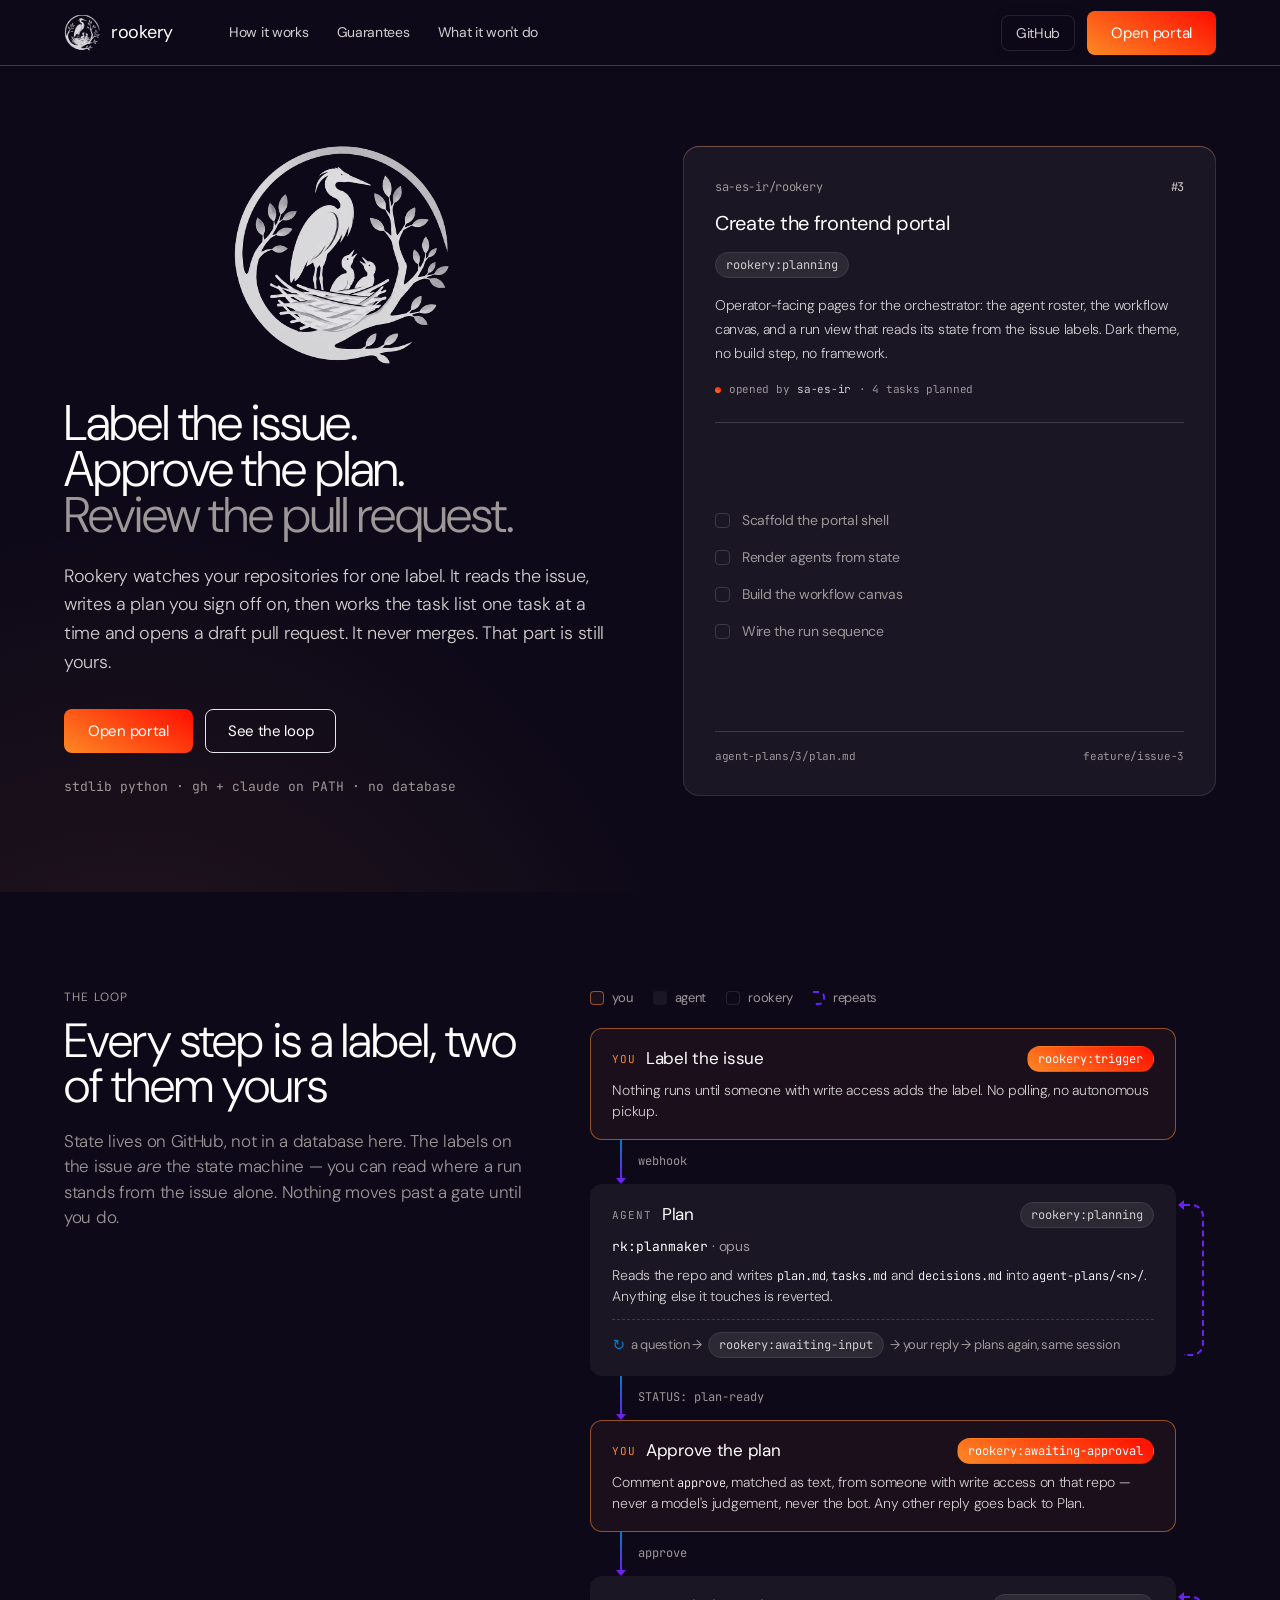
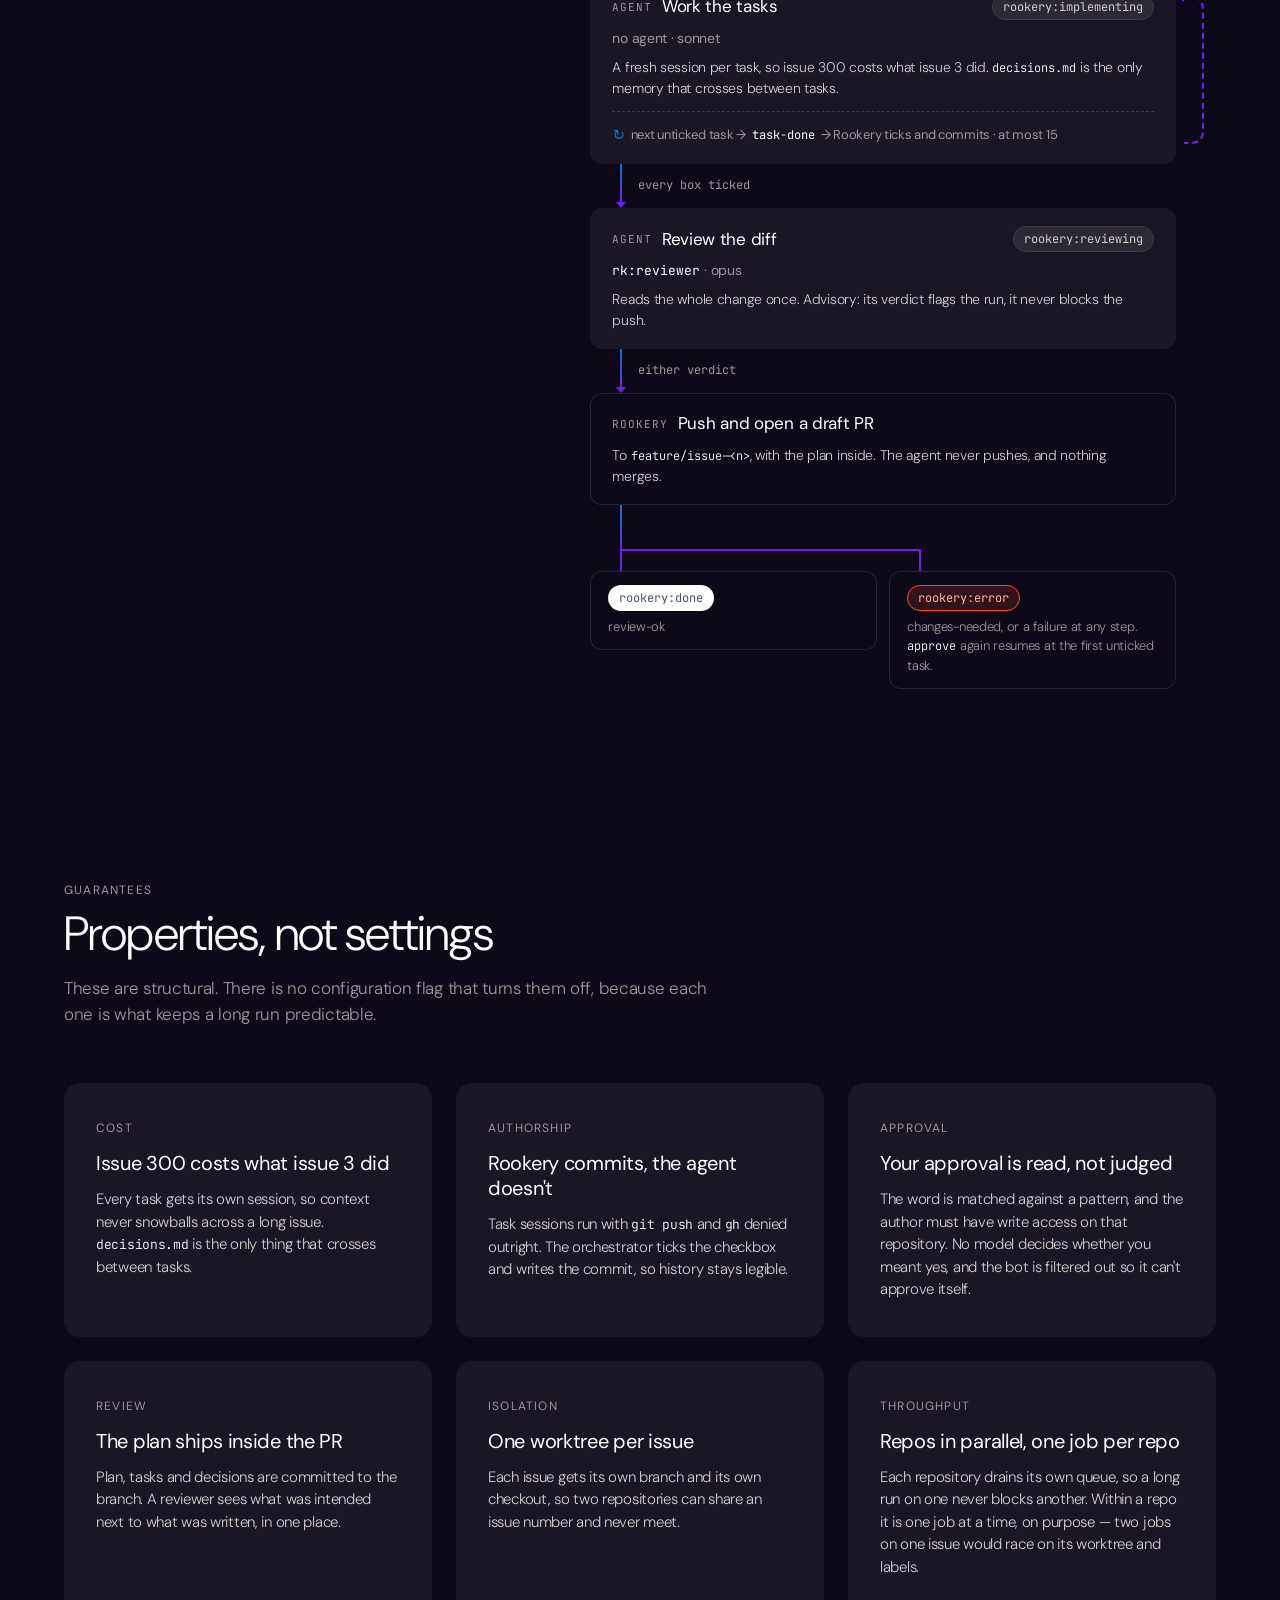
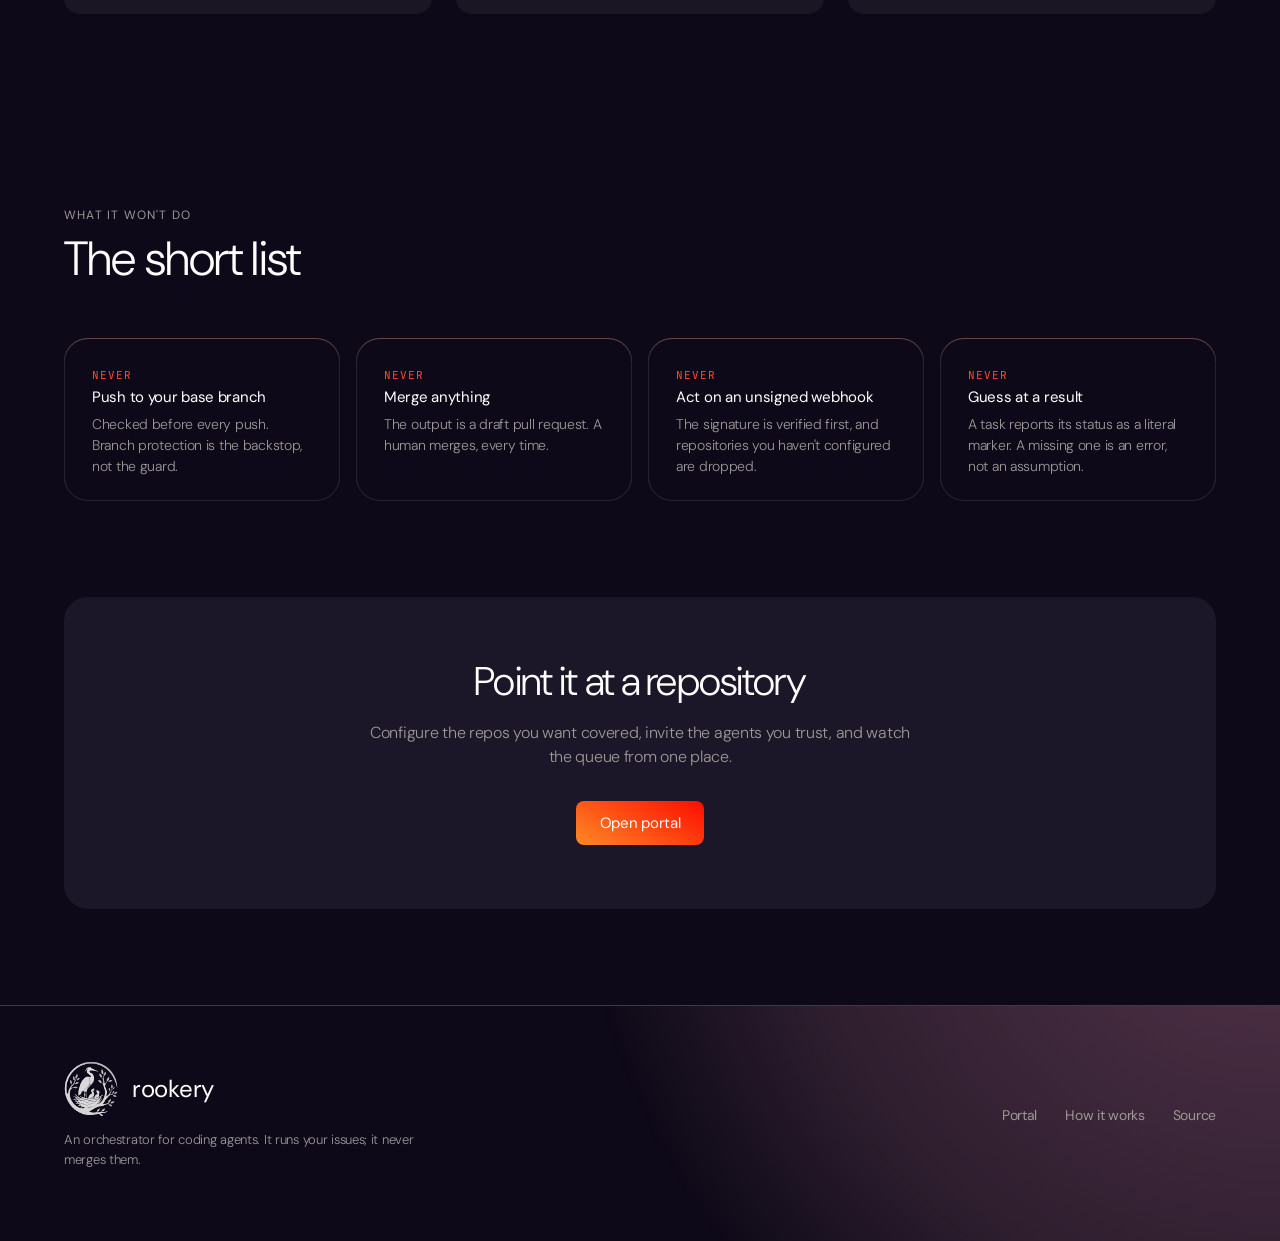
==== ui/index.html @ df761426 "add inital work flow" ====
<!doctype html>
<html lang="en">
<meta charset="utf-8">
<meta name="viewport" content="width=device-width,initial-scale=1">
<title>Rookery — agents that work your issue queue</title>
<meta name="description" content="Label a GitHub issue. Rookery plans it, waits for your approval, works through the tasks one at a time, and opens a draft pull request.">
<link rel="preconnect" href="https://fonts.googleapis.com">
<link rel="preconnect" href="https://fonts.gstatic.com" crossorigin>
<link href="https://fonts.googleapis.com/css2?family=Cormorant+Garamond:wght@300;400&family=DM+Sans:wght@300;400;500&family=JetBrains+Mono:wght@400;500&display=swap" rel="stylesheet">
<link rel="icon" href="rookery.png">
<link rel="stylesheet" href="styles.css">
<style>
/* nav */
.nav{height:66px;border-bottom:1px solid var(--smoke);position:sticky;top:0;background:var(--void);z-index:30}
.nav .wrap{height:100%;display:flex;align-items:center;gap:32px}
.nav nav{display:none;gap:28px;margin-left:24px}
.nav nav a{font-size:14px;color:var(--ash)}
.nav nav a:hover{color:#fff}
.nav .right{margin-left:auto;display:flex;align-items:center;gap:12px}
@media(min-width:900px){.nav nav{display:flex}}
@media(max-width:560px){.nav .frost{display:none}}

/* hero */
.hero{padding:80px 0 96px;position:relative;overflow:hidden}
.hero::before{content:"";position:absolute;inset:0;pointer-events:none;
  background:radial-gradient(126% 234% at 10% 142%,rgba(217,126,75,.133) 0%,rgba(255,255,255,0) 37%)}
.hero .wrap{position:relative;display:grid;gap:56px}
/* Two rows so the card shares the headline's top edge: the crest owns row 1 of the
   left column, headline and card sit together in row 2. */
@media(min-width:980px){
  .hero .wrap{grid-template-columns:1.02fr .98fr;column-gap:64px;row-gap:0;align-items:start}
  .hero .crest{grid-area:1/1;margin-bottom:36px}   /* row-gap is 0 here, so the crest owns its own */
  .hero .copy{grid-area:2/1}
  /* the card spans both rows: top edge on the crest, bottom edge on the copy block */
  .hero .issue{grid-area:1/2/3/2;align-self:stretch}
}
/* the emblem opens the page, centred over the headline column. No wordmark under
   it — the nav carries the name, and the H1 is the thing to read here. */
.crest{display:flex;justify-content:center}
.crest .mark{width:clamp(140px,17vw,220px);height:clamp(140px,17vw,220px)}
.hero h1{font-size:clamp(36px,4.4vw,50px);line-height:.92;letter-spacing:-1.08px;font-weight:300}
.hero h1 em{font-style:normal;color:var(--fog)}
.hero .lede{margin-top:24px;font-size:18px;line-height:1.6;font-weight:300;color:var(--ash);max-width:46ch}
.hero .actions{margin-top:32px;display:flex;flex-wrap:wrap;gap:12px}
.hero .fine{margin-top:24px;font-size:13px;color:var(--fog);font-family:var(--mono);letter-spacing:0}

/* signature: the live issue card */
.issue{background:var(--surface);border-radius:16px;padding:32px;box-shadow:var(--inset);
  display:flex;flex-direction:column}
.issue .top{display:flex;align-items:center;gap:8px;color:var(--fog);font-family:var(--mono);font-size:12px}
.issue .top .num{margin-left:auto;color:var(--ash)}
.issue h2{font-size:20px;line-height:1.3;margin:14px 0 16px;font-weight:400}
.issue .labels{display:flex;gap:8px;flex-wrap:wrap;min-height:26px}
.issue .body{margin:16px 0 0;font-size:14px;line-height:1.7;font-weight:300;color:var(--ash)}
.issue .by{margin-top:16px;font-family:var(--mono);font-size:11px;color:var(--fog);
  display:flex;align-items:center;gap:8px}
.issue .by b{font-weight:400;color:var(--ash)}
.issue .by .dot{width:6px;height:6px;border-radius:9999px;background:var(--ember)}
.tasks{margin:24px 0 0;flex:1;align-content:center;border-top:1px solid var(--smoke);padding-top:18px;display:grid;gap:11px}
.tasks li{display:flex;gap:12px;align-items:flex-start;font-size:14px;color:var(--fog);
  transition:color .3s}
.tasks{gap:16px}
.tasks li.on{color:var(--ash)}
.tasks li.done{color:var(--fog)}
.tasks li.done .txt{text-decoration:line-through;text-decoration-color:var(--smoke)}
.box{width:15px;height:15px;flex:none;margin-top:3px;border:1px solid var(--smoke);border-radius:4px;
  display:grid;place-content:center;font-size:10px;color:transparent;transition:.3s}
.done .box{background:var(--ember);border-color:transparent;color:#fff}
.on .box{border-color:rgb(253,137,37);box-shadow:0 0 10px rgba(255,142,93,.45)}
.issue .foot{margin-top:20px;padding-top:16px;border-top:1px solid var(--smoke);
  font-family:var(--mono);font-size:11px;color:var(--fog);display:flex;justify-content:space-between;gap:12px;flex-wrap:wrap}

/* sections */
.sec{padding:96px 0}
.sec-head{max-width:60ch;margin-bottom:56px}
.sec-head h2{font-size:clamp(32px,5vw,48px);line-height:.94;letter-spacing:-.86px;margin-top:12px}
.sec-head p{margin-top:20px;color:var(--fog);font-size:17px;font-weight:300}

/* how it works — the run as a flow diagram (.flow in styles.css, shared with the portal) */
@media(min-width:980px){
  .rail-grid{display:grid;grid-template-columns:.85fr 1.15fr;gap:64px;align-items:start}
  .rail-grid .sec-head{margin-bottom:0;position:sticky;top:110px}
}

/* invariants */
.cards{display:grid;gap:24px;grid-template-columns:repeat(auto-fit,minmax(310px,1fr))}
.card{background:var(--surface);border-radius:16px;padding:36px 32px}
.card h3{font-size:20px;font-weight:400;line-height:1.25;margin:14px 0 12px}
.card p{color:var(--ash);font-weight:300;font-size:15px}
.card code{font-family:var(--mono);font-size:13px;color:#fff}

/* refusals */
.refuse{display:grid;gap:16px}
@media(min-width:620px){.refuse{grid-template-columns:1fr 1fr}}
@media(min-width:1080px){.refuse{grid-template-columns:repeat(4,1fr)}}
.refuse div{box-shadow:var(--inset);border-radius:24px;padding:24px 28px}
.refuse b{display:block;color:#fff;font-weight:400;font-size:15px;margin-bottom:6px}
.refuse p{font-size:14px;color:var(--fog);font-weight:300}
.refuse .no{font-family:var(--mono);font-size:11px;color:var(--scorch);letter-spacing:.08em;text-transform:uppercase}

/* closing */
.close{background:var(--panel);border-radius:24px;padding:64px 48px;text-align:center;margin-bottom:96px}
.close h2{font-size:clamp(28px,4vw,40px);line-height:1;letter-spacing:-.86px}
.close p{margin:20px auto 32px;color:var(--fog);max-width:50ch;font-weight:300}

footer{border-top:1px solid var(--smoke);padding:56px 0 72px;position:relative}
footer::before{content:"";position:absolute;inset:0;pointer-events:none;
  background:radial-gradient(circle farthest-side at 100% -80%,rgba(175,106,140,.46),rgba(98,65,83,.38) 39%,rgba(0,0,0,0) 55%)}
footer .wrap{position:relative;display:flex;flex-wrap:wrap;gap:32px;justify-content:space-between;align-items:center}
footer .mark{width:54px;height:54px}
footer .logo{font-size:24px;gap:14px}
footer p{color:var(--fog);font-size:13px;max-width:40ch;font-weight:300;margin-top:14px}
footer .links{display:flex;gap:28px;font-size:14px;color:var(--fog)}
footer .links a:hover{color:#fff}

/* phones: same layout, tighter rhythm — desktop's 96px section gaps read as empty screens here */
@media(max-width:600px){
  .hero{padding:40px 0 64px}
  .hero .wrap{gap:40px}
  .crest .mark{width:120px;height:120px}
  .issue{padding:24px 20px}
  .sec{padding:64px 0}
  .sec-head{margin-bottom:40px}
  .card{padding:28px 24px}
  .close{padding:48px 24px;margin-bottom:64px}
  footer{padding:40px 0 48px}
  footer .links{gap:20px;flex-wrap:wrap}
}
</style>

<header class="nav"><div class="wrap">
  <a class="logo" href="index.html"><span class="mark"><img src="rookery.png" alt=""></span>rookery</a>
  <nav>
    <a href="#how">How it works</a>
    <a href="#invariants">Guarantees</a>
    <a href="#refusals">What it won't do</a>
  </nav>
  <div class="right">
    <a class="frost" href="https://github.com/sa-es-ir/rookery">GitHub</a>
    <a class="cta" href="portal.html">Open portal</a>
  </div>
</div></header>

<section class="hero"><div class="wrap">
  <div class="crest">
    <span class="mark"><img src="rookery.png" alt="Rookery"></span>
  </div>
  <div class="copy">
    <h1>Label the issue.<br>Approve the plan.<br><em>Review the pull request.</em></h1>
    <p class="lede">Rookery watches your repositories for one label. It reads the issue,
      writes a plan you sign off on, then works the task list one task at a time and opens a
      draft pull request. It never merges. That part is still yours.</p>
    <div class="actions">
      <a class="cta" href="portal.html">Open portal</a>
      <a class="ghost" href="#how">See the loop</a>
    </div>
    <p class="fine">stdlib python · gh + claude on PATH · no database</p>
  </div>

  <article class="issue" aria-label="Example issue, running">
    <div class="top"><span>sa-es-ir/rookery</span><span class="num">#3</span></div>
    <h2>Create the frontend portal</h2>
    <div class="labels" id="labels"></div>
    <p class="body">Operator-facing pages for the orchestrator: the agent roster, the workflow
      canvas, and a run view that reads its state from the issue labels. Dark theme, no build
      step, no framework.</p>
    <div class="by"><span class="dot"></span>opened by <b>sa-es-ir</b> · 4 tasks planned</div>
    <ul class="tasks" id="tasks">
      <li><span class="box">✓</span><span class="txt">Scaffold the portal shell</span></li>
      <li><span class="box">✓</span><span class="txt">Render agents from state</span></li>
      <li><span class="box">✓</span><span class="txt">Build the workflow canvas</span></li>
      <li><span class="box">✓</span><span class="txt">Wire the run sequence</span></li>
    </ul>
    <div class="foot"><span id="foot">agent-plans/3/tasks.md</span><span>feature/issue-3</span></div>
  </article>
</div></section>

<section class="sec" id="how"><div class="wrap rail-grid">
  <div class="sec-head">
    <div class="eyebrow">The loop</div>
    <h2>Every step is a label, two of them yours</h2>
    <p>State lives on GitHub, not in a database here. The labels on the issue
      <em>are</em> the state machine — you can read where a run stands from the issue
      alone. Nothing moves past a gate until you do.</p>
  </div>
  <div>
    <div class="legend" aria-hidden="true">
      <span><i class="you"></i>you</span><span><i></i>agent</span>
      <span><i class="bot"></i>rookery</span><span><i class="loop"></i>repeats</span>
    </div>
    <div class="flow">
      <div class="node you">
        <header><span class="kind">you</span><h3>Label the issue</h3><span class="lbl live">rookery:trigger</span></header>
        <p class="note">Nothing runs until someone with write access adds the label. No polling, no autonomous pickup.</p>
      </div>
      <div class="wire">webhook</div>
      <div class="node">
        <header><span class="kind">agent</span><h3>Plan</h3><span class="lbl">rookery:planning</span></header>
        <div class="who"><b>rk:planmaker</b> · opus</div>
        <p class="note">Reads the repo and writes <code>plan.md</code>, <code>tasks.md</code> and
          <code>decisions.md</code> into <code>agent-plans/&lt;n&gt;/</code>. Anything else it touches is reverted.</p>
        <p class="again">a question → <span class="lbl">rookery:awaiting-input</span> → your reply → plans again, same session</p>
        <span class="back"></span>
      </div>
      <div class="wire">STATUS: plan-ready</div>
      <div class="node you">
        <header><span class="kind">you</span><h3>Approve the plan</h3><span class="lbl live">rookery:awaiting-approval</span></header>
        <p class="note">Comment <code>approve</code>, matched as text, from someone with write access on that repo —
          never a model's judgement, never the bot. Any other reply goes back to Plan.</p>
      </div>
      <div class="wire">approve</div>
      <div class="node">
        <header><span class="kind">agent</span><h3>Work the tasks</h3><span class="lbl">rookery:implementing</span></header>
        <div class="who">no agent · sonnet</div>
        <p class="note">A fresh session per task, so issue 300 costs what issue 3 did.
          <code>decisions.md</code> is the only memory that crosses between tasks.</p>
        <p class="again">next unticked task → <code>task-done</code> → Rookery ticks and commits · at most 15</p>
        <span class="back"></span>
      </div>
      <div class="wire">every box ticked</div>
      <div class="node">
        <header><span class="kind">agent</span><h3>Review the diff</h3><span class="lbl">rookery:reviewing</span></header>
        <div class="who"><b>rk:reviewer</b> · opus</div>
        <p class="note">Reads the whole change once. Advisory: its verdict flags the run, it never blocks the push.</p>
      </div>
      <div class="wire">either verdict</div>
      <div class="node bot">
        <header><span class="kind">rookery</span><h3>Push and open a draft PR</h3></header>
        <p class="note">To <code>feature/issue-&lt;n&gt;</code>, with the plan inside. The agent never pushes, and nothing merges.</p>
      </div>
      <div class="wire split"></div>
      <div class="fork">
        <div class="node bot"><span class="lbl ok">rookery:done</span><p class="note">review-ok</p></div>
        <div class="node bot"><span class="lbl err">rookery:error</span><p class="note">changes-needed, or a failure at any step. <code>approve</code> again resumes at the first unticked task.</p></div>
      </div>
    </div>
  </div>
</div></section>

<section class="sec" id="invariants"><div class="wrap">
  <div class="sec-head">
    <div class="eyebrow">Guarantees</div>
    <h2>Properties, not settings</h2>
    <p>These are structural. There is no configuration flag that turns them off, because
      each one is what keeps a long run predictable.</p>
  </div>
  <div class="cards">
    <div class="card"><div class="eyebrow">Cost</div>
      <h3>Issue 300 costs what issue 3 did</h3>
      <p>Every task gets its own session, so context never snowballs across a long issue.
        <code>decisions.md</code> is the only thing that crosses between tasks.</p></div>
    <div class="card"><div class="eyebrow">Authorship</div>
      <h3>Rookery commits, the agent doesn't</h3>
      <p>Task sessions run with <code>git push</code> and <code>gh</code> denied outright.
        The orchestrator ticks the checkbox and writes the commit, so history stays legible.</p></div>
    <div class="card"><div class="eyebrow">Approval</div>
      <h3>Your approval is read, not judged</h3>
      <p>The word is matched against a pattern, and the author must have write access on that
        repository. No model decides whether you meant yes, and the bot is filtered out so it can't approve itself.</p></div>
    <div class="card"><div class="eyebrow">Review</div>
      <h3>The plan ships inside the PR</h3>
      <p>Plan, tasks and decisions are committed to the branch. A reviewer sees what was
        intended next to what was written, in one place.</p></div>
    <div class="card"><div class="eyebrow">Isolation</div>
      <h3>One worktree per issue</h3>
      <p>Each issue gets its own branch and its own checkout, so two repositories can share an
        issue number and never meet.</p></div>
    <div class="card"><div class="eyebrow">Throughput</div>
      <h3>Repos in parallel, one job per repo</h3>
      <p>Each repository drains its own queue, so a long run on one never blocks another.
        Within a repo it is one job at a time, on purpose — two jobs on one issue would race
        on its worktree and labels.</p></div>
  </div>
</div></section>

<section class="sec" id="refusals"><div class="wrap">
  <div class="sec-head">
    <div class="eyebrow">What it won't do</div>
    <h2>The short list</h2>
  </div>
  <div class="refuse">
    <div><span class="no">never</span><b>Push to your base branch</b>
      <p>Checked before every push. Branch protection is the backstop, not the guard.</p></div>
    <div><span class="no">never</span><b>Merge anything</b>
      <p>The output is a draft pull request. A human merges, every time.</p></div>
    <div><span class="no">never</span><b>Act on an unsigned webhook</b>
      <p>The signature is verified first, and repositories you haven't configured are dropped.</p></div>
    <div><span class="no">never</span><b>Guess at a result</b>
      <p>A task reports its status as a literal marker. A missing one is an error, not an assumption.</p></div>
  </div>
</div></section>

<div class="wrap"><section class="close">
  <h2>Point it at a repository</h2>
  <p>Configure the repos you want covered, invite the agents you trust, and watch the queue
    from one place.</p>
  <a class="cta" href="portal.html">Open portal</a>
</section></div>

<footer><div class="wrap">
  <div>
    <a class="logo" href="index.html"><span class="mark"><img src="rookery.png" alt=""></span>rookery</a>
    <p>An orchestrator for coding agents. It runs your issues; it never merges them.</p>
  </div>
  <div class="links">
    <a href="portal.html">Portal</a>
    <a href="#how">How it works</a>
    <a href="https://github.com/sa-es-ir/rookery">Source</a>
  </div>
</div></footer>

<script>
// The hero runs the real loop on a timer: labels advance, checkboxes tick.
// ponytail: a script, not a state machine — it is a demo, not the product.
const PHASES = [
  {label:'rookery:trigger',           cls:'live', hold:1400, foot:'labelled by @sa-es-ir'},
  {label:'rookery:planning',          cls:'',     hold:2200, foot:'agent-plans/3/plan.md'},
  {label:'rookery:awaiting-approval', cls:'live', hold:2400, foot:'waiting for approve'},
  {label:'rookery:implementing',      cls:'',     hold:0,    foot:'agent-plans/3/tasks.md'},
  {label:'rookery:reviewing',         cls:'',     hold:1800, foot:'reviewer reading the diff'},
  {label:'rookery:done',              cls:'ok',   hold:3000, foot:'draft PR #14 opened'},
];
const labels = document.getElementById('labels');
const foot = document.getElementById('foot');
const items = [...document.querySelectorAll('#tasks li')];
const still = matchMedia('(prefers-reduced-motion: reduce)').matches;
const wait = ms => new Promise(r => setTimeout(r, ms));

function show(p){
  labels.innerHTML = '<span class="lbl ' + p.cls + '">' + p.label + '</span>';
  foot.textContent = p.foot;
}

async function loop(){
  for(;;){
    items.forEach(li => li.className = '');
    for (const p of PHASES){
      show(p);
      if (p.label === 'rookery:implementing'){
        for (const li of items){
          li.className = 'on'; await wait(900);
          li.className = 'done'; await wait(300);
        }
      } else await wait(p.hold);
    }
    await wait(1200);
  }
}

if (still){ show(PHASES[5]); items.forEach(li => li.className = 'done'); }
else loop();
</script>
---- ui/styles.css ----
/* Rookery — shared tokens and chrome. Values are from DESIGN.md; don't invent new ones here. */
:root{
  --void:#0e0918; --surface:#1a1624; --panel:#1b1728; --shell:#2c2834;
  --smoke:#3e3a46; --ash:#d1cece; --fog:#9d9797; --rail:#e5e7eb; --white:#fff;
  --ember:linear-gradient(30deg,rgb(253,137,37),rgb(255,12,0));
  --current:linear-gradient(141deg,rgb(7,122,199),rgb(107,33,239));
  --scorch:#ff492c;
  --font:'DM Sans',ui-sans-serif,system-ui,-apple-system,"Segoe UI",Roboto,sans-serif;
  --mono:'JetBrains Mono',ui-monospace,SFMono-Regular,Consolas,monospace;
  --inset:rgba(255,255,255,.1) 0 0 0 1px inset, rgba(255,142,93,.3) 0 1px 0 0 inset;
}
*{box-sizing:border-box}
html{-webkit-text-size-adjust:100%}
body{margin:0;background:var(--void);color:var(--ash);
  font:400 16px/1.5 var(--font);letter-spacing:-.29px;-webkit-font-smoothing:antialiased}
h1,h2,h3,h4{margin:0;color:var(--white);font-weight:300}
p{margin:0}
a{color:inherit;text-decoration:none}
ul,ol{margin:0;padding:0;list-style:none}
button{font:inherit}
:focus-visible{outline:2px solid rgb(107,33,239);outline-offset:3px;border-radius:4px}
.wrap{max-width:1200px;margin:0 auto;padding:0 24px}
.mono{font-family:var(--mono);font-size:13px;letter-spacing:0}
.eyebrow{font-size:12px;color:var(--fog);text-transform:uppercase;letter-spacing:.1em}

/* buttons — ember is CTA only, never a surface */
.cta{display:inline-block;background:var(--ember);color:#fff;border:0;border-radius:8px;
  padding:12px 24px;font:400 15px var(--font);cursor:pointer;transition:filter .2s;white-space:nowrap}
.cta:hover{filter:brightness(1.12)}
.ghost{display:inline-block;background:transparent;border:1px solid var(--rail);color:#fff;
  border-radius:8px;padding:11px 22px;font:400 15px var(--font);cursor:pointer;transition:background .2s;white-space:nowrap}
.ghost:hover{background:rgba(255,255,255,.06)}
.frost{display:inline-flex;align-items:center;gap:8px;background:rgba(13,10,25,.28);
  border:1px solid rgba(255,255,255,.1);color:var(--ash);border-radius:8px;padding:8px 14px;
  font:400 14px var(--font);cursor:pointer;box-shadow:rgba(0,0,0,.26) 0 0 8px 0}
.frost:hover{color:#fff;border-color:var(--smoke)}

/* The mark. rookery.png is dark art on a white plate, which is backwards for this
   palette — grayscale+invert flips it to ash, and `screen` drops the plate to the
   backdrop, so no alpha-channel version of the file is needed. The box crops the
   serif wordmark off the bottom; the DM Sans one beside it does that job. */
.logo{display:flex;align-items:center;gap:11px;color:var(--white);font-size:18px;font-weight:400}
.mark{width:36px;height:36px;flex:none;position:relative;overflow:hidden}
.mark img{position:absolute;width:131.6%;left:-14.9%;top:-7.1%;  /* crops to the emblem's bbox (source 103,49 693x693) at any .mark size */
  filter:grayscale(1) invert(1) contrast(1.3) brightness(.88);mix-blend-mode:screen}

/* GitHub-style label pill — the product's real artifact, used on both pages */
.lbl{display:inline-flex;align-items:center;gap:6px;font-family:var(--mono);font-size:12px;
  letter-spacing:0;padding:3px 10px;border-radius:9999px;background:var(--shell);
  color:var(--ash);border:1px solid var(--smoke);white-space:nowrap}
.lbl.live{background:var(--ember);border-color:transparent;color:#fff}
.lbl.ok{background:#fff;border-color:transparent;color:#48556a}
.lbl.err{background:rgba(255,73,44,.16);border-color:var(--scorch);color:#ffb3a5}

/* The run as a diagram: the landing page's loop and the portal's Workflow view draw the same
   thing. A plain .node is a claude call, .you a human gate, .bot Rookery itself. A .wire is a
   transition and its text the condition; .back draws a node's return loop; .fork is the end. */
.legend{display:flex;gap:20px;flex-wrap:wrap;margin-bottom:20px;font-size:13px;color:var(--fog)}
.legend span{display:inline-flex;align-items:center;gap:8px}
.legend i{width:14px;height:14px;border-radius:4px;background:var(--surface)}
.legend .you,.flow .node.you{background:rgba(255,142,93,.05);box-shadow:rgba(253,137,37,.55) 0 0 0 1px inset}
.legend .bot{background:transparent;box-shadow:rgba(255,255,255,.1) 0 0 0 1px inset}
.legend .loop{width:12px;border:2px dashed rgb(107,33,239);border-left:0;border-radius:0 6px 6px 0;background:none}
.flow{display:flex;flex-direction:column;max-width:720px;padding-right:40px}
.flow .node{position:relative;background:var(--surface);border-radius:12px;padding:18px 22px;
  display:flex;flex-direction:column;gap:8px}
.flow .node.bot{background:transparent;box-shadow:rgba(255,255,255,.1) 0 0 0 1px inset}
.flow .node header{display:flex;align-items:center;gap:10px;flex-wrap:wrap}
.flow .node h3{font-size:17px;font-weight:400}
.flow .node header .lbl{margin-left:auto}
.flow .node > .lbl{align-self:flex-start}
.flow .kind{font:400 11px var(--mono);letter-spacing:.08em;text-transform:uppercase;color:var(--fog)}
.flow .you .kind{color:rgb(253,137,37)}
.flow .who{font-size:14px;color:var(--fog)}
.flow .who b{font-weight:400;color:#fff;font-family:var(--mono);font-size:13px;letter-spacing:0}
.flow .note{font-size:14px;color:var(--ash);font-weight:300}
.flow .note code,.flow .again code{font-family:var(--mono);font-size:12px;letter-spacing:0;color:#fff}
.flow .again{display:flex;gap:6px;align-items:center;flex-wrap:wrap;margin-top:4px;padding-top:12px;
  border-top:1px dashed var(--smoke);font-size:13px;color:var(--fog)}
.flow .again::before{content:"\21BB";font-size:15px;color:#077ac7}
.flow .back{position:absolute;right:-28px;top:20px;bottom:20px;width:20px;
  border:2px dashed rgb(107,33,239);border-left:0;border-radius:0 12px 12px 0}
.flow .back::after{content:"";position:absolute;left:-6px;top:-6px;
  border:5px solid transparent;border-left:0;border-right:6px solid rgb(107,33,239)}
.flow .wire{position:relative;min-height:44px;margin-left:30px;padding:8px 0 10px 18px;display:flex;align-items:center;
  font:400 12px var(--mono);letter-spacing:0;color:var(--fog)}
.flow .wire::before{content:"";position:absolute;left:0;top:0;bottom:6px;width:2px;background:var(--current)}
.flow .wire::after{content:"";position:absolute;left:-4px;bottom:0;
  border:5px solid transparent;border-bottom:0;border-top:6px solid rgb(107,33,239)}
.flow .wire.split::before{bottom:0}
.flow .wire.split::after{display:none}
.flow .fork{position:relative;display:grid;grid-template-columns:1fr 1fr;gap:12px;align-items:start;padding-top:22px}
.flow .fork::before{content:"";position:absolute;top:0;left:30px;width:calc(50% + 8px);height:2px;background:rgb(107,33,239)}
.flow .fork .node{padding:14px 18px;gap:6px}
.flow .fork .node::before{content:"";position:absolute;left:30px;top:-22px;height:22px;width:2px;background:rgb(107,33,239)}
.flow .fork .note{font-size:13px;color:var(--fog)}
@media(max-width:600px){
  .flow{padding-right:32px}
  .flow .node{padding:16px 18px}
  .flow .back{right:-24px;width:16px}
}

@media (prefers-reduced-motion:reduce){
  *,*::before,*::after{animation-duration:.001ms!important;animation-iteration-count:1!important;
    transition-duration:.001ms!important}
}
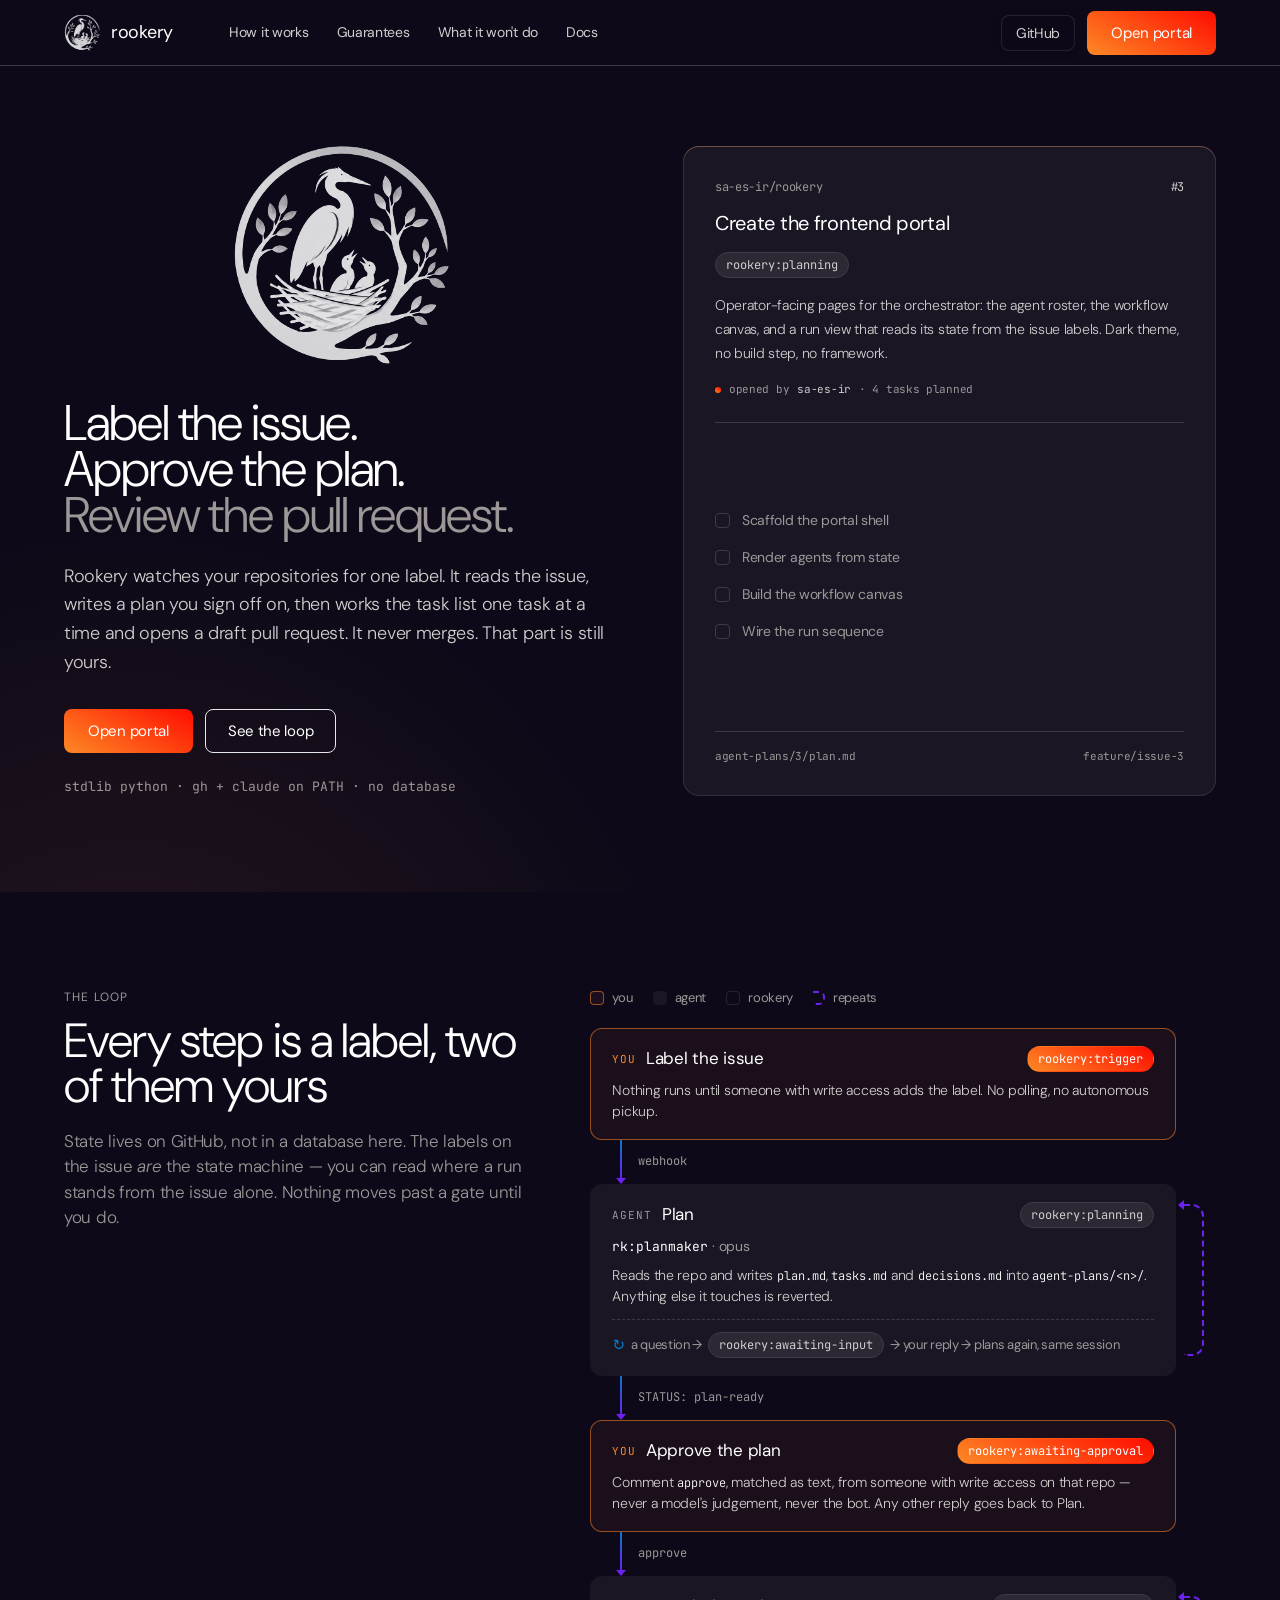
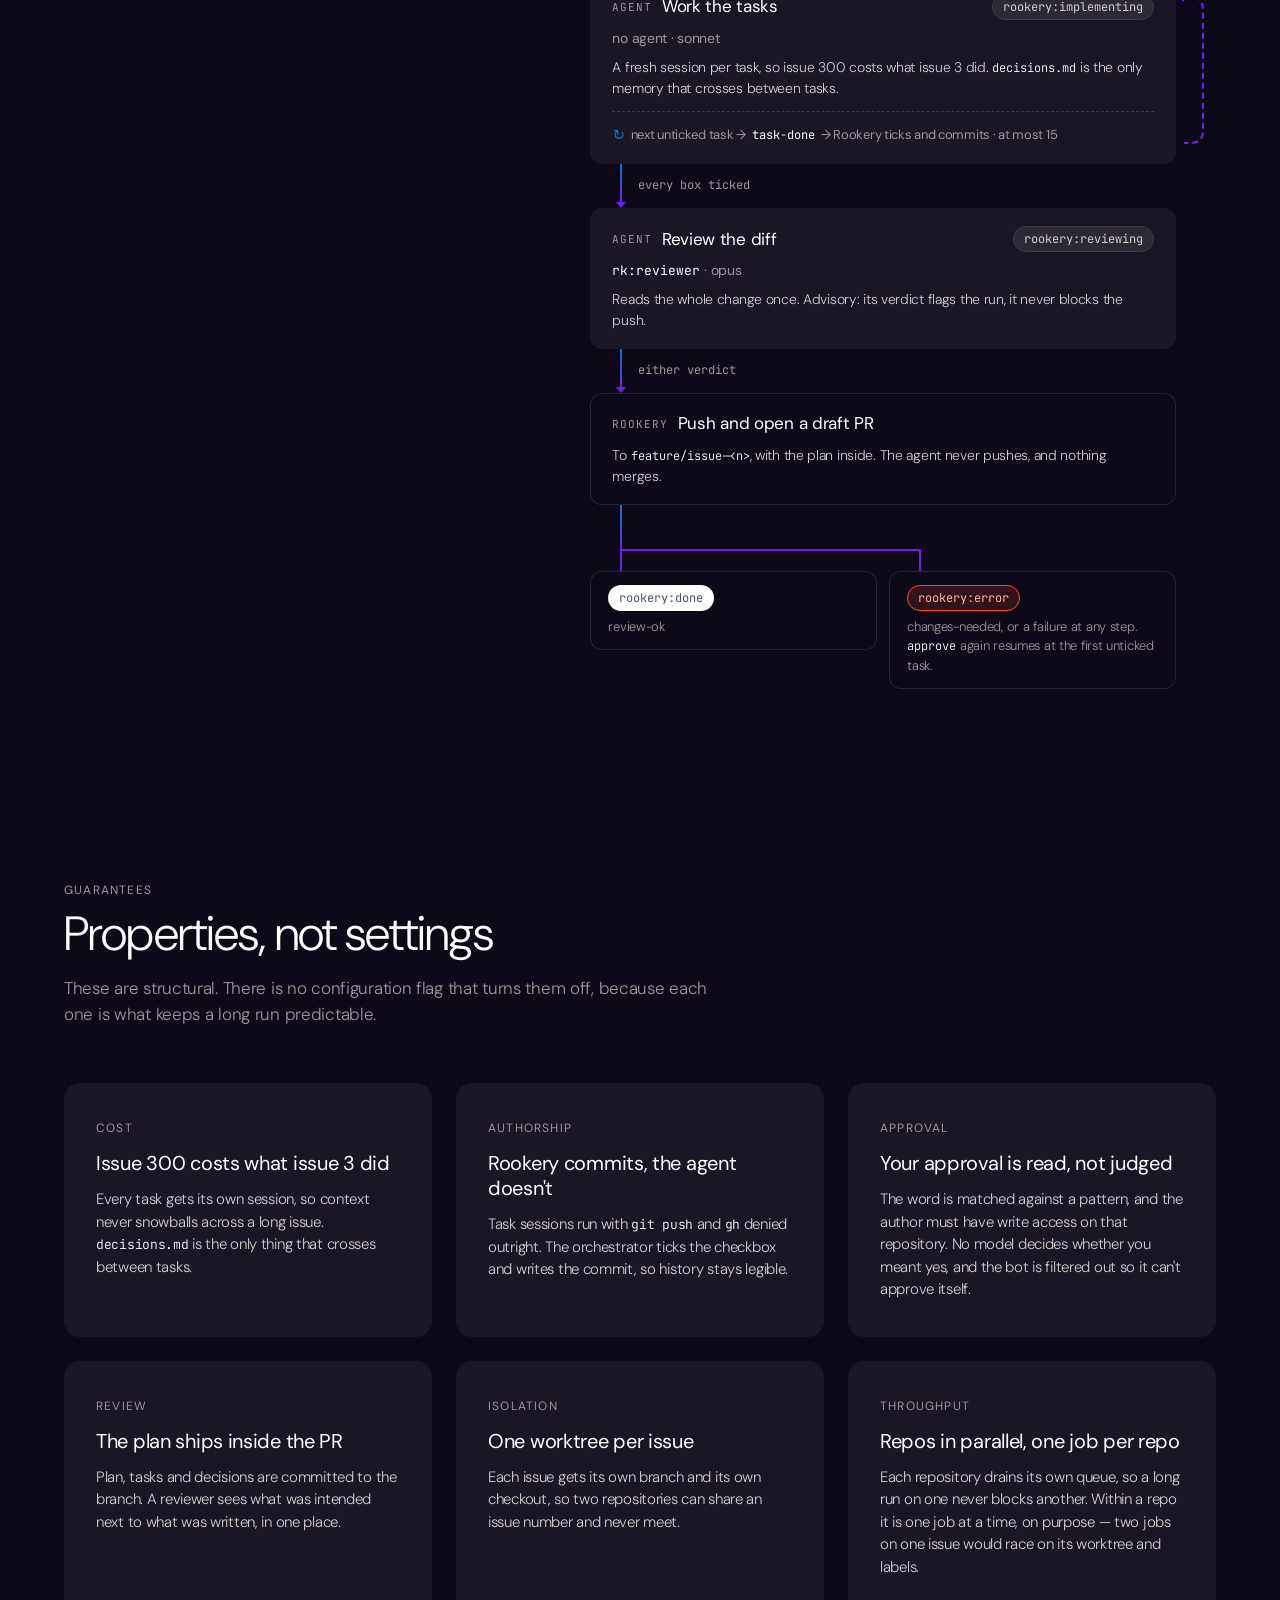
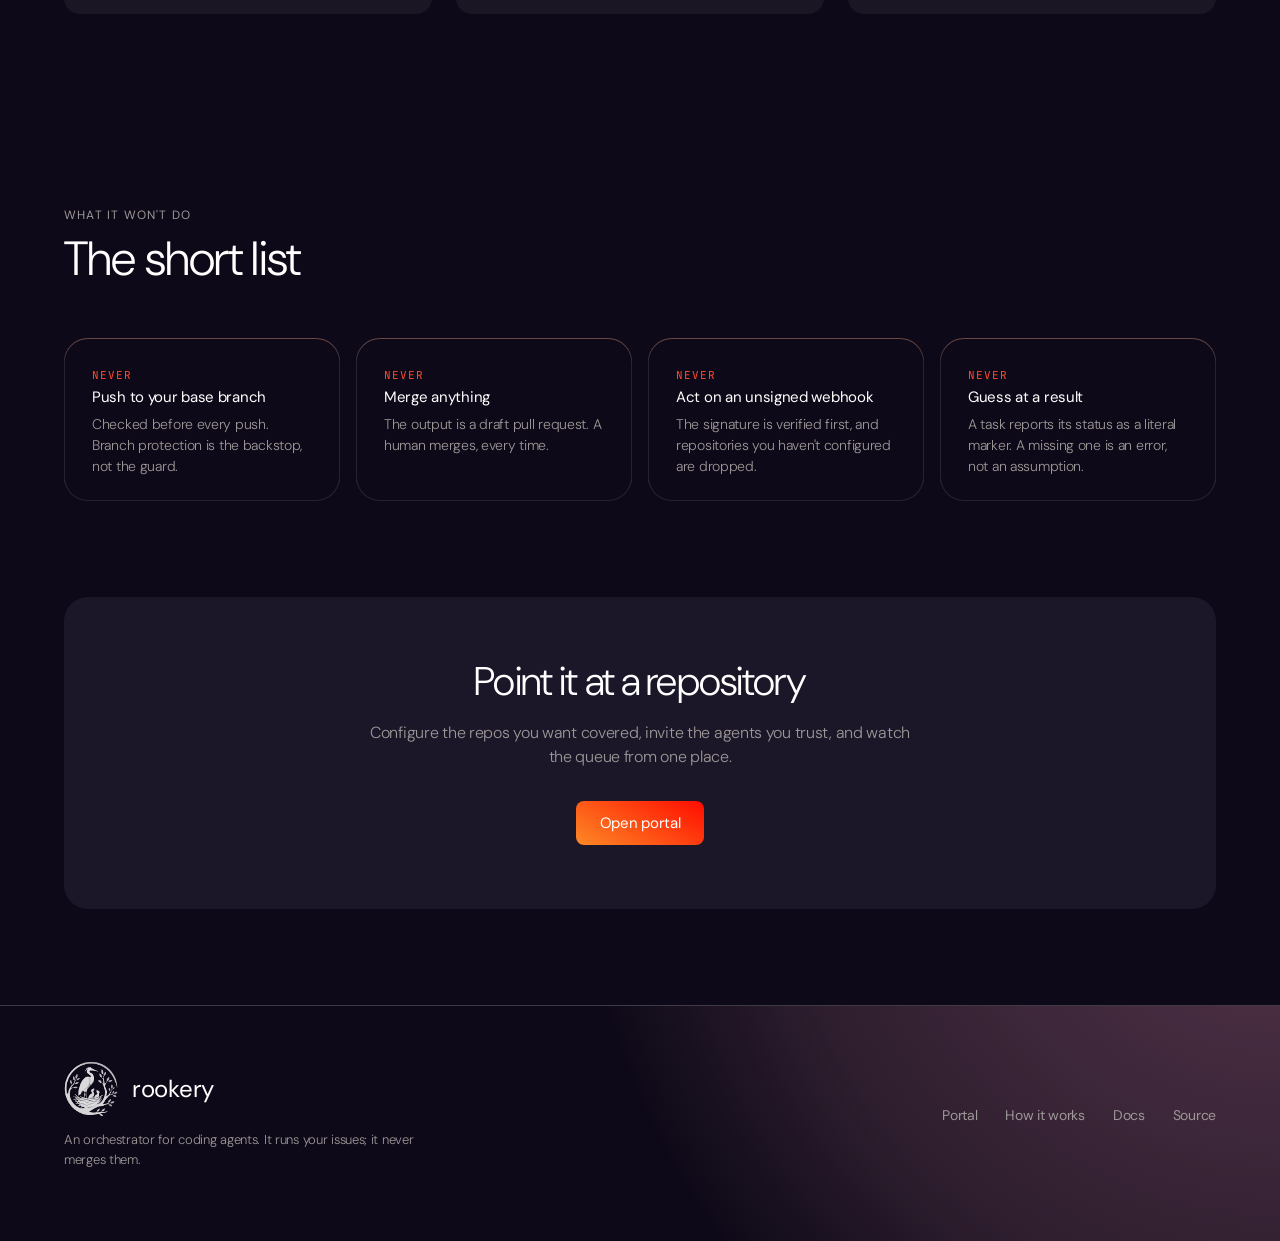
==== commit 692f223e: "add docs" ====
--- a/ui/index.html
+++ b/ui/index.html
@@ -134,6 +134,7 @@
     <a href="#how">How it works</a>
     <a href="#invariants">Guarantees</a>
     <a href="#refusals">What it won't do</a>
+    <a href="docs.html">Docs</a>
   </nav>
   <div class="right">
     <a class="frost" href="https://github.com/sa-es-ir/rookery">GitHub</a>
@@ -305,6 +306,7 @@
   <div class="links">
     <a href="portal.html">Portal</a>
     <a href="#how">How it works</a>
+    <a href="docs.html">Docs</a>
     <a href="https://github.com/sa-es-ir/rookery">Source</a>
   </div>
 </div></footer>
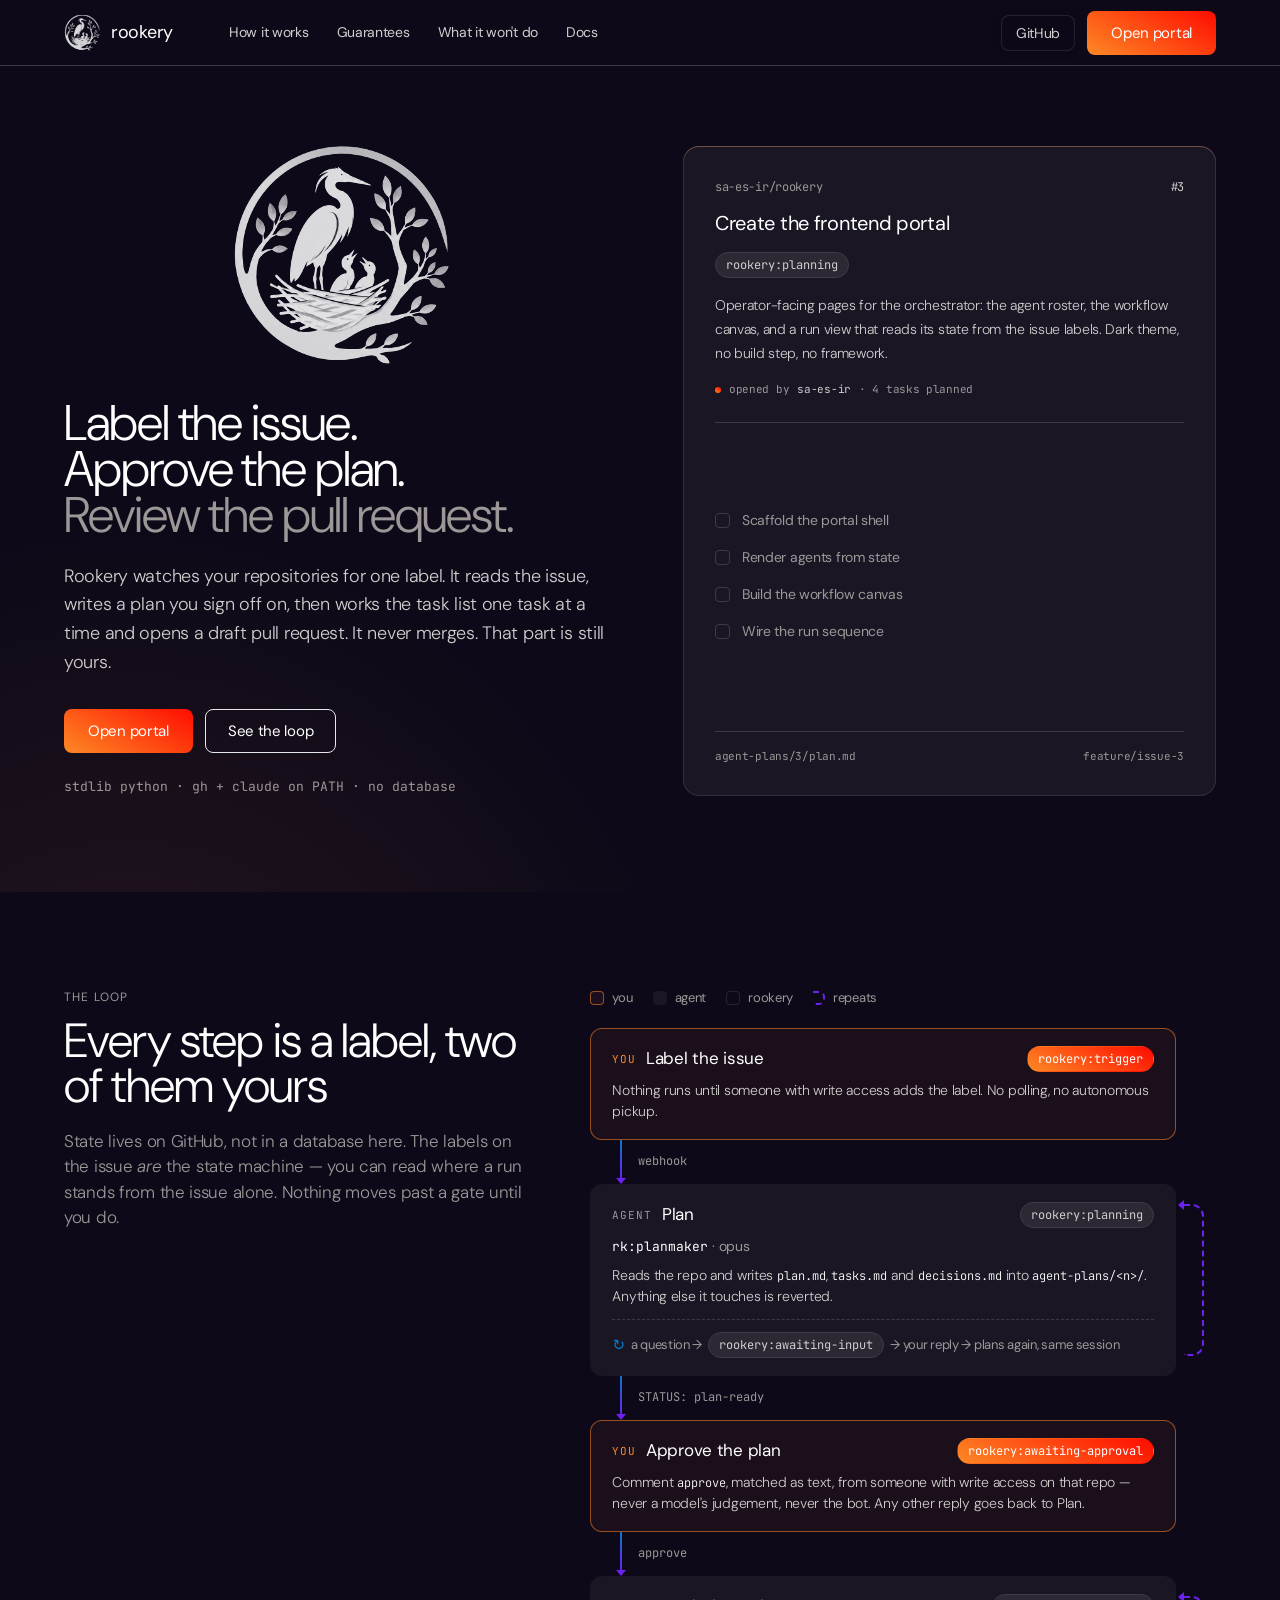
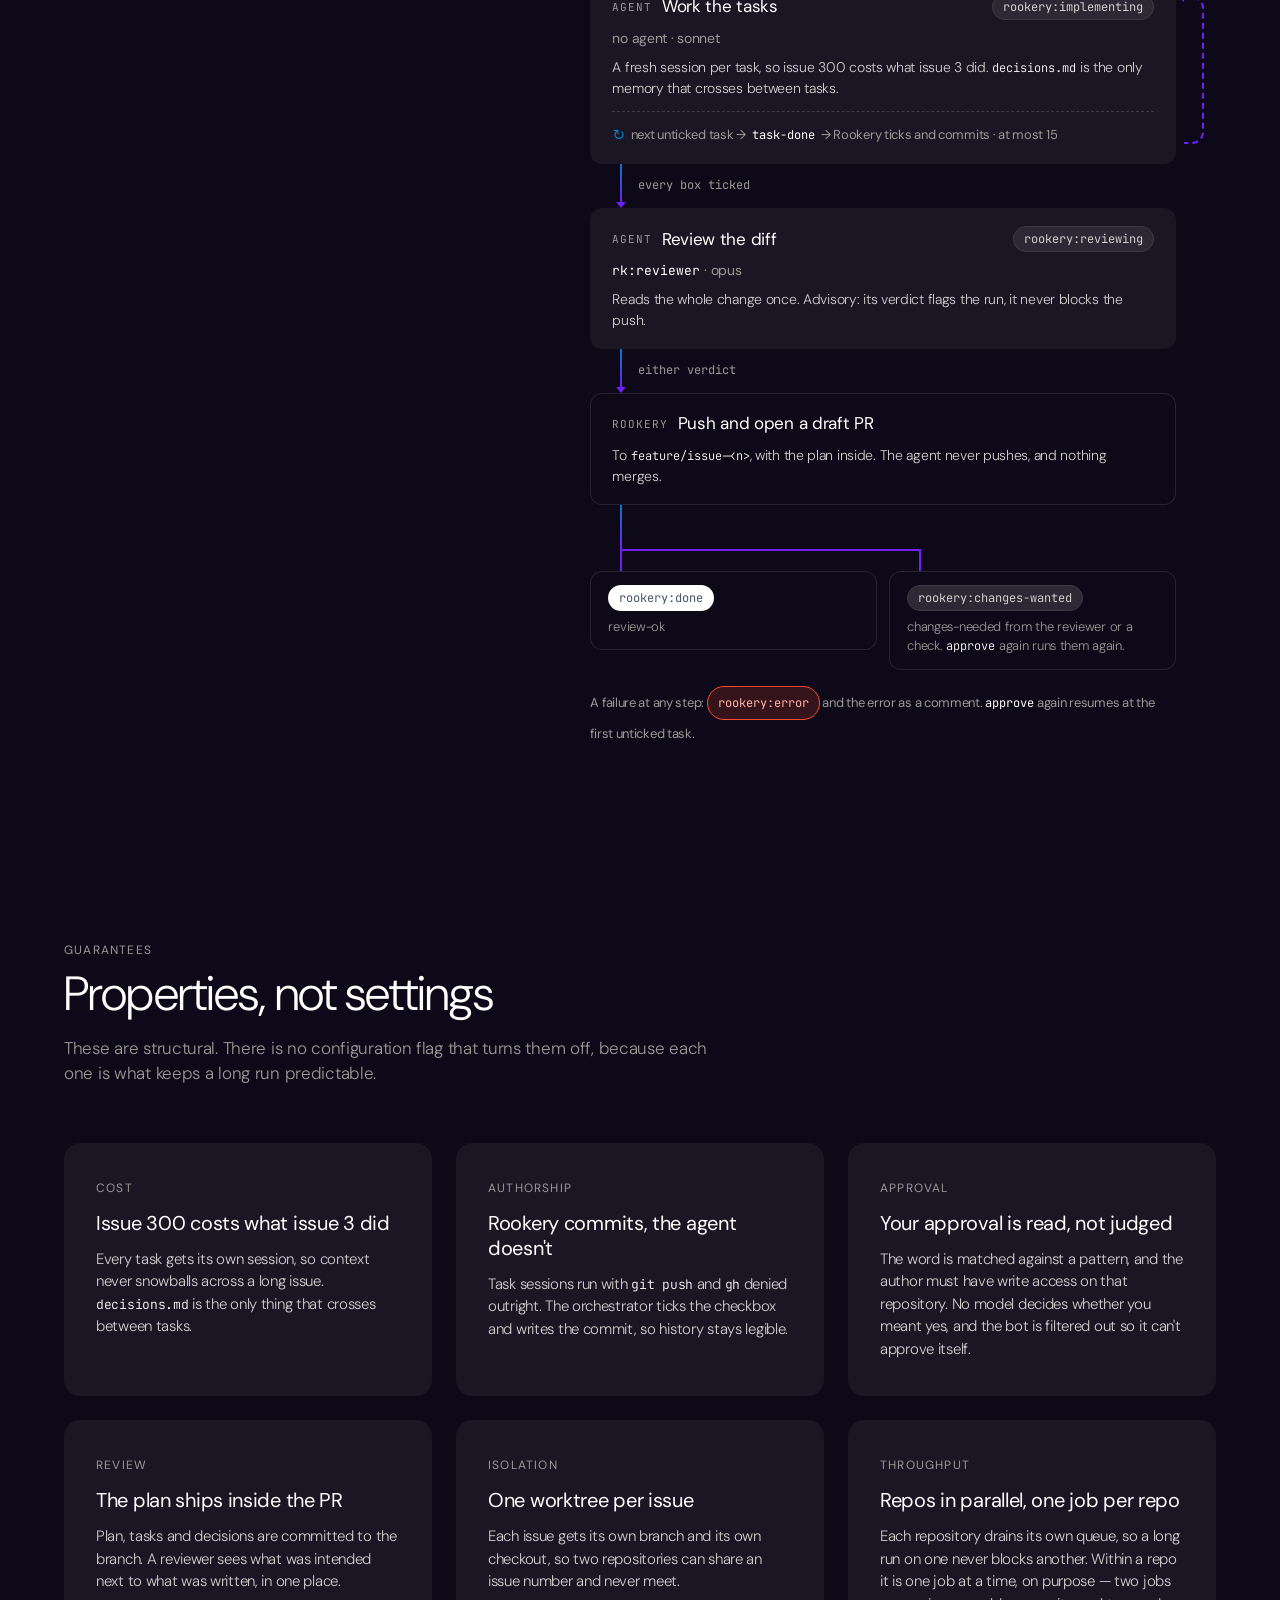
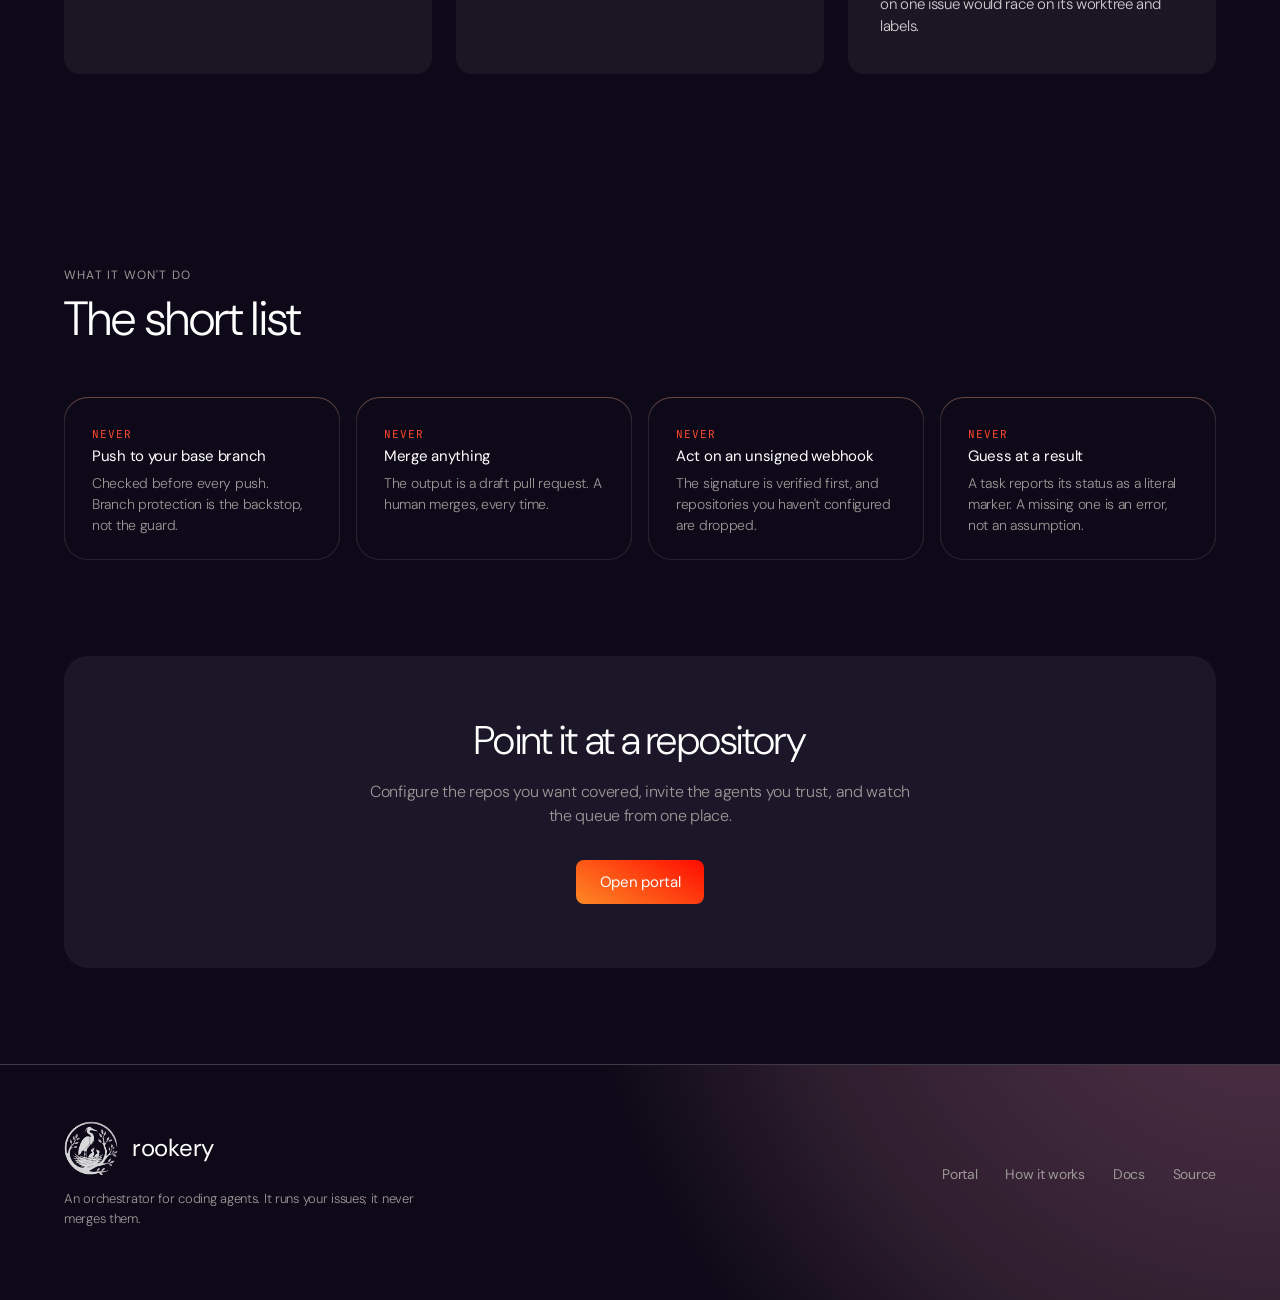
==== commit 9ddcb37c: "add changes-wanted label" ====
--- a/ui/index.html
+++ b/ui/index.html
@@ -232,8 +232,9 @@
       <div class="wire split"></div>
       <div class="fork">
         <div class="node bot"><span class="lbl ok">rookery:done</span><p class="note">review-ok</p></div>
-        <div class="node bot"><span class="lbl err">rookery:error</span><p class="note">changes-needed, or a failure at any step. <code>approve</code> again resumes at the first unticked task.</p></div>
-      </div>
+        <div class="node bot"><span class="lbl">rookery:changes-wanted</span><p class="note">changes-needed from the reviewer or a check. <code>approve</code> again runs them again.</p></div>
+      </div>
+      <p class="fail">A failure at any step: <span class="lbl err">rookery:error</span> and the error as a comment. <code>approve</code> again resumes at the first unticked task.</p>
     </div>
   </div>
 </div></section>
--- a/ui/styles.css
+++ b/ui/styles.css
@@ -74,7 +74,7 @@
 .flow .who{font-size:14px;color:var(--fog)}
 .flow .who b{font-weight:400;color:#fff;font-family:var(--mono);font-size:13px;letter-spacing:0}
 .flow .note{font-size:14px;color:var(--ash);font-weight:300}
-.flow .note code,.flow .again code{font-family:var(--mono);font-size:12px;letter-spacing:0;color:#fff}
+.flow .note code,.flow .again code,.flow .fail code{font-family:var(--mono);font-size:12px;letter-spacing:0;color:#fff}
 .flow .again{display:flex;gap:6px;align-items:center;flex-wrap:wrap;margin-top:4px;padding-top:12px;
   border-top:1px dashed var(--smoke);font-size:13px;color:var(--fog)}
 .flow .again::before{content:"\21BB";font-size:15px;color:#077ac7}
@@ -94,6 +94,7 @@
 .flow .fork .node{padding:14px 18px;gap:6px}
 .flow .fork .node::before{content:"";position:absolute;left:30px;top:-22px;height:22px;width:2px;background:rgb(107,33,239)}
 .flow .fork .note{font-size:13px;color:var(--fog)}
+.flow .fail{margin-top:16px;line-height:2.2;font-size:13px;color:var(--fog)}
 @media(max-width:600px){
   .flow{padding-right:32px}
   .flow .node{padding:16px 18px}
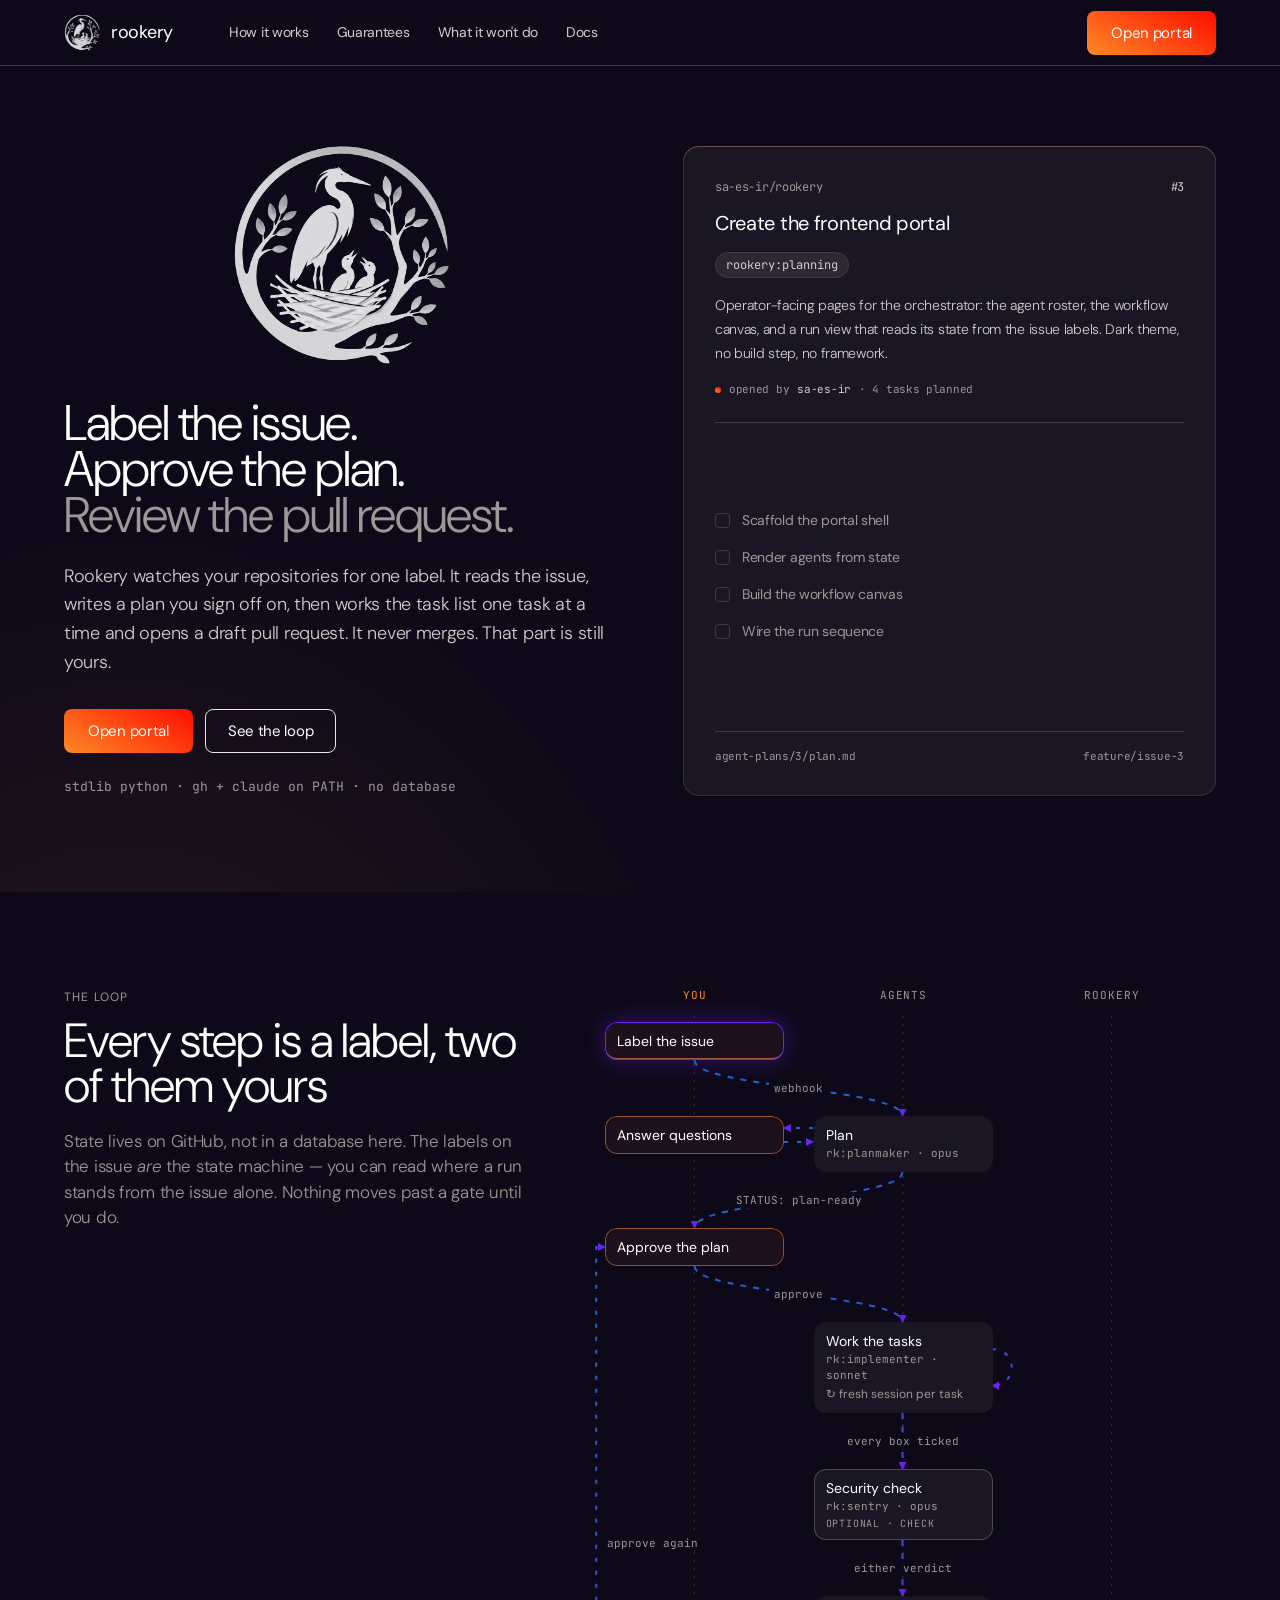
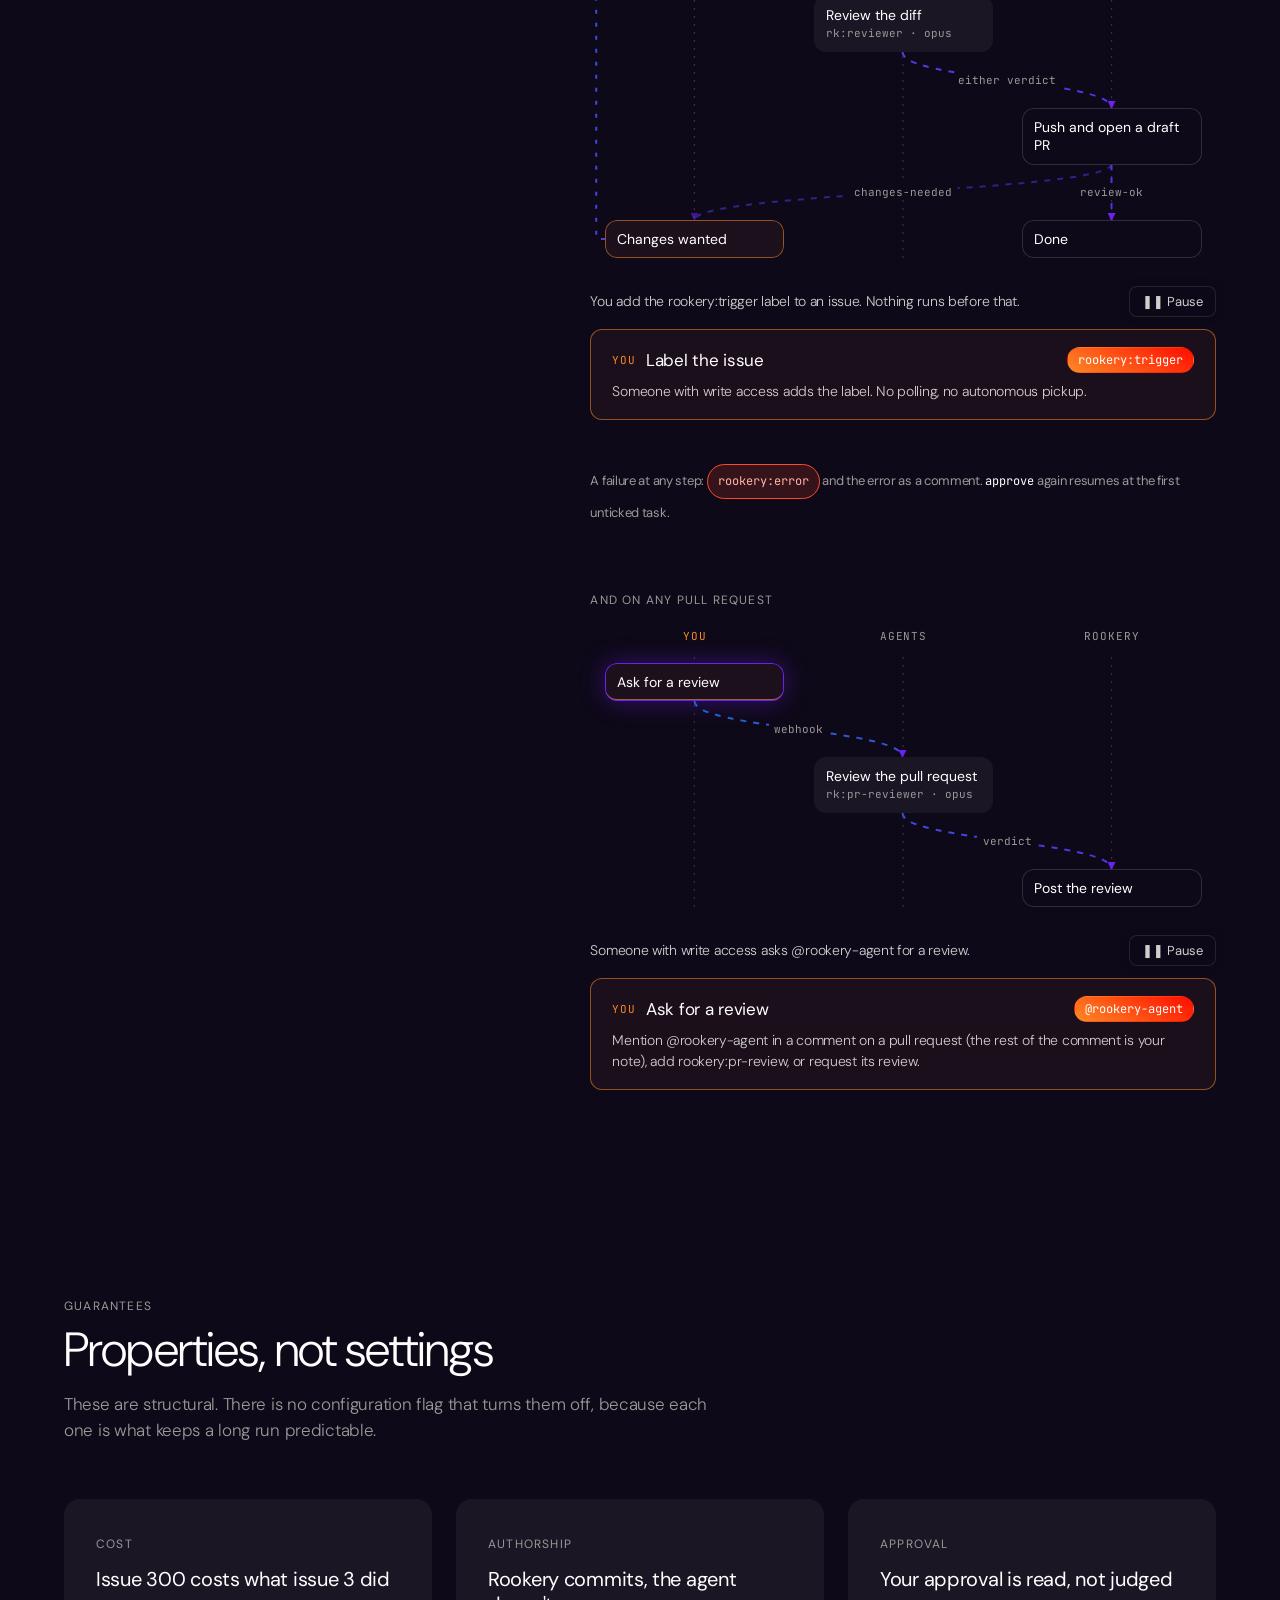
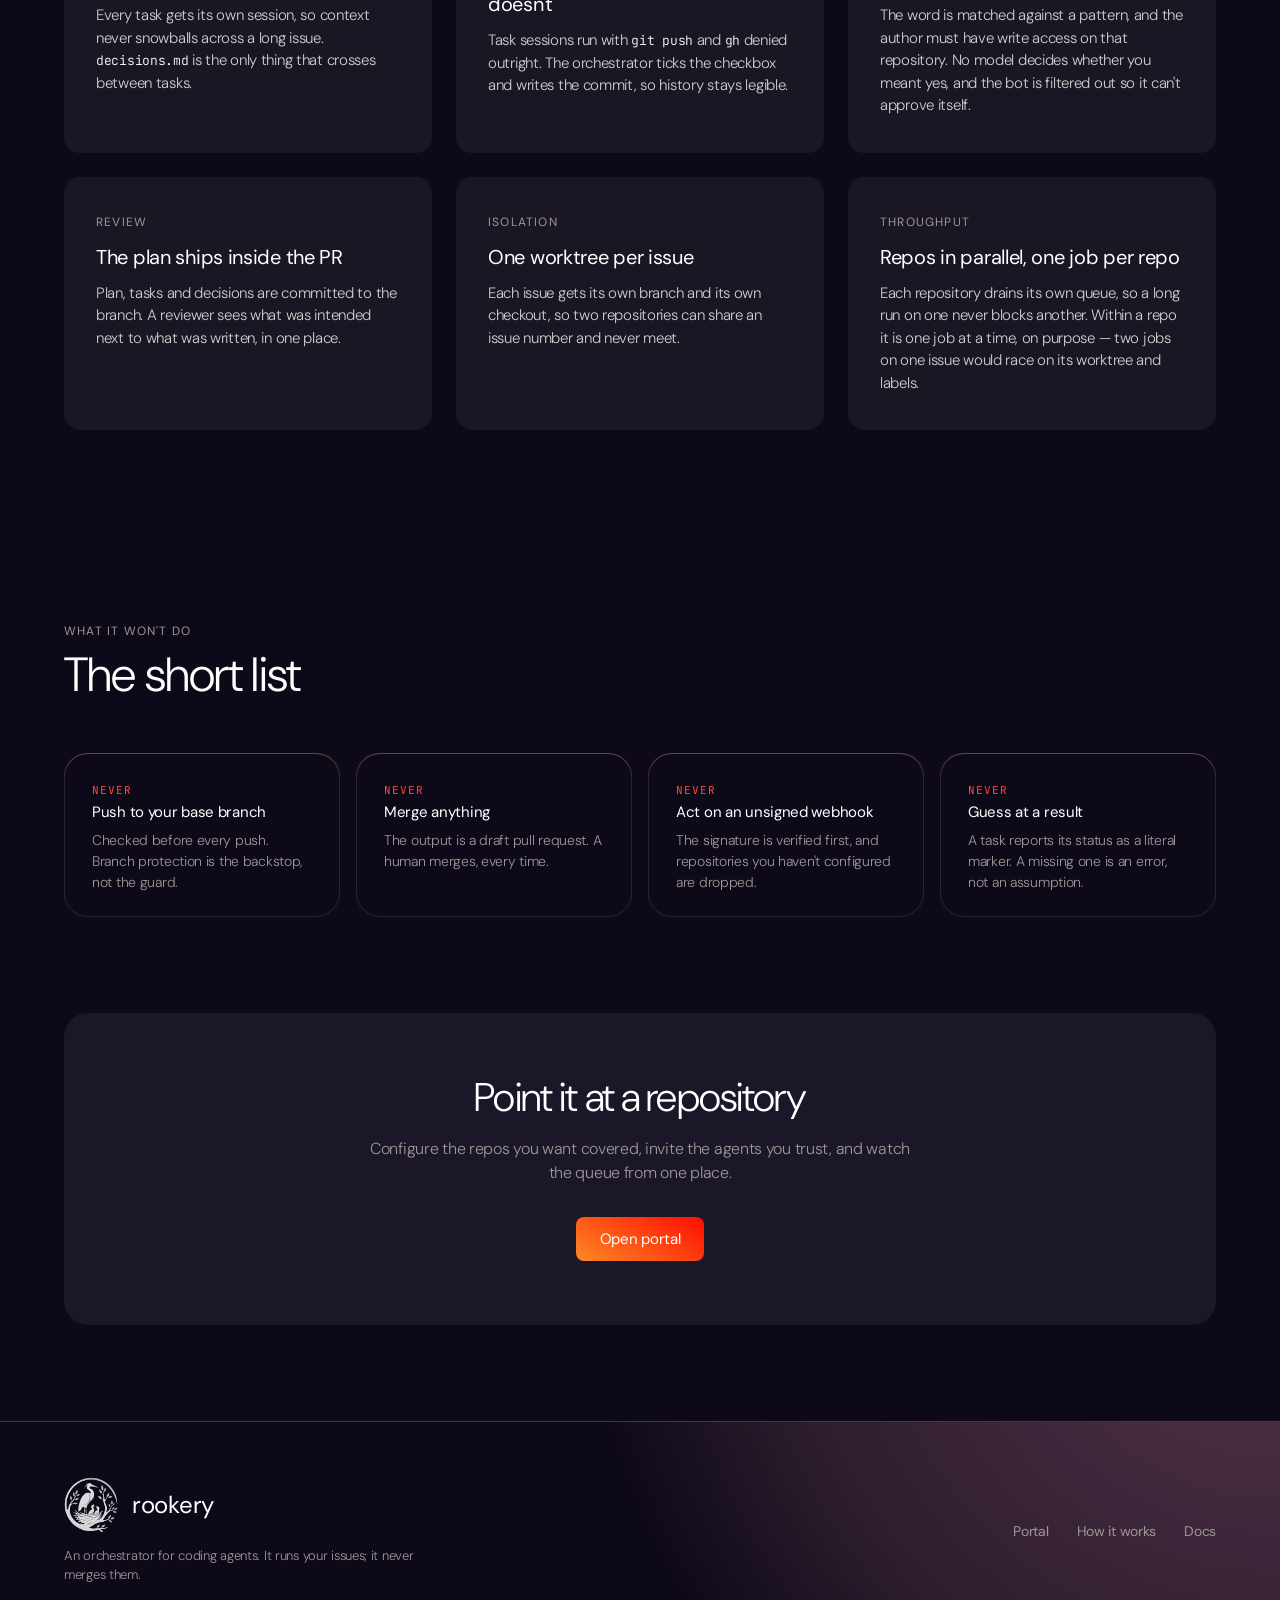
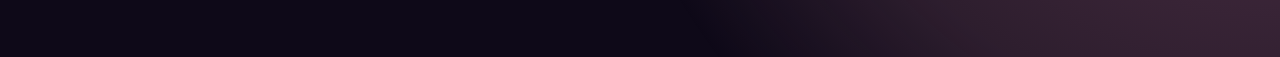
==== commit 6638c98c: "GLM provider and workflow" ====
--- a/ui/index.html
+++ b/ui/index.html
@@ -76,7 +76,8 @@
 .sec-head h2{font-size:clamp(32px,5vw,48px);line-height:.94;letter-spacing:-.86px;margin-top:12px}
 .sec-head p{margin-top:20px;color:var(--fog);font-size:17px;font-weight:300}
 
-/* how it works — the run as a flow diagram (.flow in styles.css, shared with the portal) */
+/* how it works — the run as an animated diagram (flow.js, shared with the docs and the portal) */
+.pr-head{margin:64px 0 20px}
 @media(min-width:980px){
   .rail-grid{display:grid;grid-template-columns:.85fr 1.15fr;gap:64px;align-items:start}
   .rail-grid .sec-head{margin-bottom:0;position:sticky;top:110px}
@@ -137,7 +138,7 @@
     <a href="docs.html">Docs</a>
   </nav>
   <div class="right">
-    <a class="frost" href="https://github.com/sa-es-ir/rookery">GitHub</a>
+    <a class="frost" href="https://github.com/sa-es-ir/rookery" hidden>GitHub</a>
     <a class="cta" href="portal.html">Open portal</a>
   </div>
 </div></header>
@@ -185,57 +186,10 @@
       alone. Nothing moves past a gate until you do.</p>
   </div>
   <div>
-    <div class="legend" aria-hidden="true">
-      <span><i class="you"></i>you</span><span><i></i>agent</span>
-      <span><i class="bot"></i>rookery</span><span><i class="loop"></i>repeats</span>
-    </div>
-    <div class="flow">
-      <div class="node you">
-        <header><span class="kind">you</span><h3>Label the issue</h3><span class="lbl live">rookery:trigger</span></header>
-        <p class="note">Nothing runs until someone with write access adds the label. No polling, no autonomous pickup.</p>
-      </div>
-      <div class="wire">webhook</div>
-      <div class="node">
-        <header><span class="kind">agent</span><h3>Plan</h3><span class="lbl">rookery:planning</span></header>
-        <div class="who"><b>rk:planmaker</b> · opus</div>
-        <p class="note">Reads the repo and writes <code>plan.md</code>, <code>tasks.md</code> and
-          <code>decisions.md</code> into <code>agent-plans/&lt;n&gt;/</code>. Anything else it touches is reverted.</p>
-        <p class="again">a question → <span class="lbl">rookery:awaiting-input</span> → your reply → plans again, same session</p>
-        <span class="back"></span>
-      </div>
-      <div class="wire">STATUS: plan-ready</div>
-      <div class="node you">
-        <header><span class="kind">you</span><h3>Approve the plan</h3><span class="lbl live">rookery:awaiting-approval</span></header>
-        <p class="note">Comment <code>approve</code>, matched as text, from someone with write access on that repo —
-          never a model's judgement, never the bot. Any other reply goes back to Plan.</p>
-      </div>
-      <div class="wire">approve</div>
-      <div class="node">
-        <header><span class="kind">agent</span><h3>Work the tasks</h3><span class="lbl">rookery:implementing</span></header>
-        <div class="who">no agent · sonnet</div>
-        <p class="note">A fresh session per task, so issue 300 costs what issue 3 did.
-          <code>decisions.md</code> is the only memory that crosses between tasks.</p>
-        <p class="again">next unticked task → <code>task-done</code> → Rookery ticks and commits · at most 15</p>
-        <span class="back"></span>
-      </div>
-      <div class="wire">every box ticked</div>
-      <div class="node">
-        <header><span class="kind">agent</span><h3>Review the diff</h3><span class="lbl">rookery:reviewing</span></header>
-        <div class="who"><b>rk:reviewer</b> · opus</div>
-        <p class="note">Reads the whole change once. Advisory: its verdict flags the run, it never blocks the push.</p>
-      </div>
-      <div class="wire">either verdict</div>
-      <div class="node bot">
-        <header><span class="kind">rookery</span><h3>Push and open a draft PR</h3></header>
-        <p class="note">To <code>feature/issue-&lt;n&gt;</code>, with the plan inside. The agent never pushes, and nothing merges.</p>
-      </div>
-      <div class="wire split"></div>
-      <div class="fork">
-        <div class="node bot"><span class="lbl ok">rookery:done</span><p class="note">review-ok</p></div>
-        <div class="node bot"><span class="lbl">rookery:changes-wanted</span><p class="note">changes-needed from the reviewer or a check. <code>approve</code> again runs them again.</p></div>
-      </div>
-      <p class="fail">A failure at any step: <span class="lbl err">rookery:error</span> and the error as a comment. <code>approve</code> again resumes at the first unticked task.</p>
-    </div>
+    <div id="loop"></div>
+    <p class="fx-foot">A failure at any step: <span class="lbl err">rookery:error</span> and the error as a comment. <code>approve</code> again resumes at the first unticked task.</p>
+    <div class="eyebrow pr-head">And on any pull request</div>
+    <div id="prflow"></div>
   </div>
 </div></section>
 
@@ -308,11 +262,15 @@
     <a href="portal.html">Portal</a>
     <a href="#how">How it works</a>
     <a href="docs.html">Docs</a>
-    <a href="https://github.com/sa-es-ir/rookery">Source</a>
+    <a href="https://github.com/sa-es-ir/rookery" hidden>Source</a>
   </div>
 </div></footer>
 
+<script src="flow.js"></script>
 <script>
+Flow.draw(document.getElementById('loop'), Flow.SPECS.loop);
+Flow.draw(document.getElementById('prflow'), Flow.SPECS.pr);
+
 // The hero runs the real loop on a timer: labels advance, checkboxes tick.
 // ponytail: a script, not a state machine — it is a demo, not the product.
 const PHASES = [
--- a/ui/styles.css
+++ b/ui/styles.css
@@ -52,53 +52,69 @@
 .lbl.ok{background:#fff;border-color:transparent;color:#48556a}
 .lbl.err{background:rgba(255,73,44,.16);border-color:var(--scorch);color:#ffb3a5}
 
-/* The run as a diagram: the landing page's loop and the portal's Workflow view draw the same
-   thing. A plain .node is a claude call, .you a human gate, .bot Rookery itself. A .wire is a
-   transition and its text the condition; .back draws a node's return loop; .fork is the end. */
-.legend{display:flex;gap:20px;flex-wrap:wrap;margin-bottom:20px;font-size:13px;color:var(--fog)}
-.legend span{display:inline-flex;align-items:center;gap:8px}
-.legend i{width:14px;height:14px;border-radius:4px;background:var(--surface)}
-.legend .you,.flow .node.you{background:rgba(255,142,93,.05);box-shadow:rgba(253,137,37,.55) 0 0 0 1px inset}
-.legend .bot{background:transparent;box-shadow:rgba(255,255,255,.1) 0 0 0 1px inset}
-.legend .loop{width:12px;border:2px dashed rgb(107,33,239);border-left:0;border-radius:0 6px 6px 0;background:none}
-.flow{display:flex;flex-direction:column;max-width:720px;padding-right:40px}
+[hidden]{display:none!important}   /* beats .frost and friends, which set display */
+
+/* A node's card: the panel under a diagram shows one (flow.js card(), the portal's slotNode()).
+   A plain .node is a claude call, .you a human gate, .bot Rookery itself. */
 .flow .node{position:relative;background:var(--surface);border-radius:12px;padding:18px 22px;
   display:flex;flex-direction:column;gap:8px}
+.flow .node.you{background:rgba(255,142,93,.05);box-shadow:rgba(253,137,37,.55) 0 0 0 1px inset}
 .flow .node.bot{background:transparent;box-shadow:rgba(255,255,255,.1) 0 0 0 1px inset}
 .flow .node header{display:flex;align-items:center;gap:10px;flex-wrap:wrap}
 .flow .node h3{font-size:17px;font-weight:400}
 .flow .node header .lbl{margin-left:auto}
-.flow .node > .lbl{align-self:flex-start}
 .flow .kind{font:400 11px var(--mono);letter-spacing:.08em;text-transform:uppercase;color:var(--fog)}
 .flow .you .kind{color:rgb(253,137,37)}
 .flow .who{font-size:14px;color:var(--fog)}
 .flow .who b{font-weight:400;color:#fff;font-family:var(--mono);font-size:13px;letter-spacing:0}
 .flow .note{font-size:14px;color:var(--ash);font-weight:300}
-.flow .note code,.flow .again code,.flow .fail code{font-family:var(--mono);font-size:12px;letter-spacing:0;color:#fff}
+.flow .note code,.flow .again code,.fx-foot code{font-family:var(--mono);font-size:12px;letter-spacing:0;color:#fff}
 .flow .again{display:flex;gap:6px;align-items:center;flex-wrap:wrap;margin-top:4px;padding-top:12px;
   border-top:1px dashed var(--smoke);font-size:13px;color:var(--fog)}
 .flow .again::before{content:"\21BB";font-size:15px;color:#077ac7}
-.flow .back{position:absolute;right:-28px;top:20px;bottom:20px;width:20px;
-  border:2px dashed rgb(107,33,239);border-left:0;border-radius:0 12px 12px 0}
-.flow .back::after{content:"";position:absolute;left:-6px;top:-6px;
-  border:5px solid transparent;border-left:0;border-right:6px solid rgb(107,33,239)}
-.flow .wire{position:relative;min-height:44px;margin-left:30px;padding:8px 0 10px 18px;display:flex;align-items:center;
-  font:400 12px var(--mono);letter-spacing:0;color:var(--fog)}
-.flow .wire::before{content:"";position:absolute;left:0;top:0;bottom:6px;width:2px;background:var(--current)}
-.flow .wire::after{content:"";position:absolute;left:-4px;bottom:0;
-  border:5px solid transparent;border-bottom:0;border-top:6px solid rgb(107,33,239)}
-.flow .wire.split::before{bottom:0}
-.flow .wire.split::after{display:none}
-.flow .fork{position:relative;display:grid;grid-template-columns:1fr 1fr;gap:12px;align-items:start;padding-top:22px}
-.flow .fork::before{content:"";position:absolute;top:0;left:30px;width:calc(50% + 8px);height:2px;background:rgb(107,33,239)}
-.flow .fork .node{padding:14px 18px;gap:6px}
-.flow .fork .node::before{content:"";position:absolute;left:30px;top:-22px;height:22px;width:2px;background:rgb(107,33,239)}
-.flow .fork .note{font-size:13px;color:var(--fog)}
-.flow .fail{margin-top:16px;line-height:2.2;font-size:13px;color:var(--fog)}
+
+/* The run as an animated sequence diagram (flow.js): lanes, nodes over an SVG of wires, a panel. */
+.fx-stage{position:relative;min-height:160px}
+.fx-wires{position:absolute;inset:0;width:100%;height:100%;overflow:visible;pointer-events:none}
+.fx-lane{position:absolute;top:0;transform:translateX(-50%);white-space:nowrap;
+  font:400 11px var(--mono);letter-spacing:.08em;text-transform:uppercase;color:var(--fog)}
+.fx-lane.you{color:rgb(253,137,37)}
+.fx-life{stroke:var(--smoke);stroke-dasharray:2 6}
+/* the current: dashes that flow along every wire; 6+7 and 4+9 both divide the 26px offset */
+.fx-wire{fill:none;stroke-width:2;stroke-dasharray:6 7;animation:fx-flow 1.2s linear infinite;transition:stroke-width .2s}
+.fx-wire.loop{stroke-dasharray:4 9}
+.fx-wire.alt{opacity:.55}
+.fx-wire.hot{stroke-width:3.5;opacity:1}
+@keyframes fx-flow{to{stroke-dashoffset:-26}}
+.fx-dot{fill:#fff;filter:drop-shadow(0 0 4px rgb(7,122,199)) drop-shadow(0 0 10px rgb(107,33,239))}
+.fx-cond{position:absolute;transform:translate(-50%,-50%);white-space:nowrap;pointer-events:none;
+  font:400 11px var(--mono);letter-spacing:0;color:var(--fog);background:var(--void);padding:1px 6px;border-radius:6px}
+.fx-cond.up{transform:translate(4px,-50%)}
+.fx-node{position:absolute;display:flex;flex-direction:column;gap:2px;text-align:left;cursor:pointer;
+  padding:10px 12px;border:0;border-radius:12px;background:var(--surface);color:var(--ash);
+  transition:box-shadow .35s,background-color .35s}
+.fx-node b{font-weight:400;font-size:14px;line-height:1.3;color:#fff}
+.fx-node.you{background:linear-gradient(rgba(255,142,93,.06),rgba(255,142,93,.06)),var(--void);
+  box-shadow:rgba(253,137,37,.55) 0 0 0 1px inset}
+.fx-node.bot{background:var(--void);box-shadow:rgba(255,255,255,.14) 0 0 0 1px inset}
+.fx-node.opt{box-shadow:rgba(255,255,255,.22) 0 0 0 1px inset}
+.fx-node.seen b::after{content:" \2713";color:var(--fog)}
+/* the step the packet just reached: lit from within, with a halo (DESIGN.md's inset glow) */
+.fx-node.on{box-shadow:rgb(107,33,239) 0 0 0 1px inset,rgba(255,142,93,.6) 0 -2px 0 0 inset,0 0 24px rgba(107,33,239,.4)}
+.fx-who{font:400 11px/1.4 var(--mono);letter-spacing:0;color:var(--fog);overflow-wrap:anywhere}
+.fx-tag{font:400 10px var(--mono);letter-spacing:.08em;text-transform:uppercase;color:var(--fog)}
+.fx-loop{font-size:12px;color:var(--fog)}
+.fx-panel{margin-top:24px;min-height:170px;display:flex;flex-direction:column;gap:12px}
+.fx-bar{display:flex;align-items:center;justify-content:space-between;gap:16px}
+.fx-say{font-size:14px;font-weight:300;color:var(--ash);min-height:21px}
+.fx-ctl{flex:none;padding:6px 12px;font-size:13px}
+.fx-foot{margin-top:8px;line-height:2.2;font-size:13px;color:var(--fog)}
 @media(max-width:600px){
-  .flow{padding-right:32px}
+  .fx-node{padding:8px 9px}
+  .fx-node b{font-size:13px}
+  .fx-model{display:none}
+  .fx-model{display:none}
   .flow .node{padding:16px 18px}
-  .flow .back{right:-24px;width:16px}
 }
 
 @media (prefers-reduced-motion:reduce){
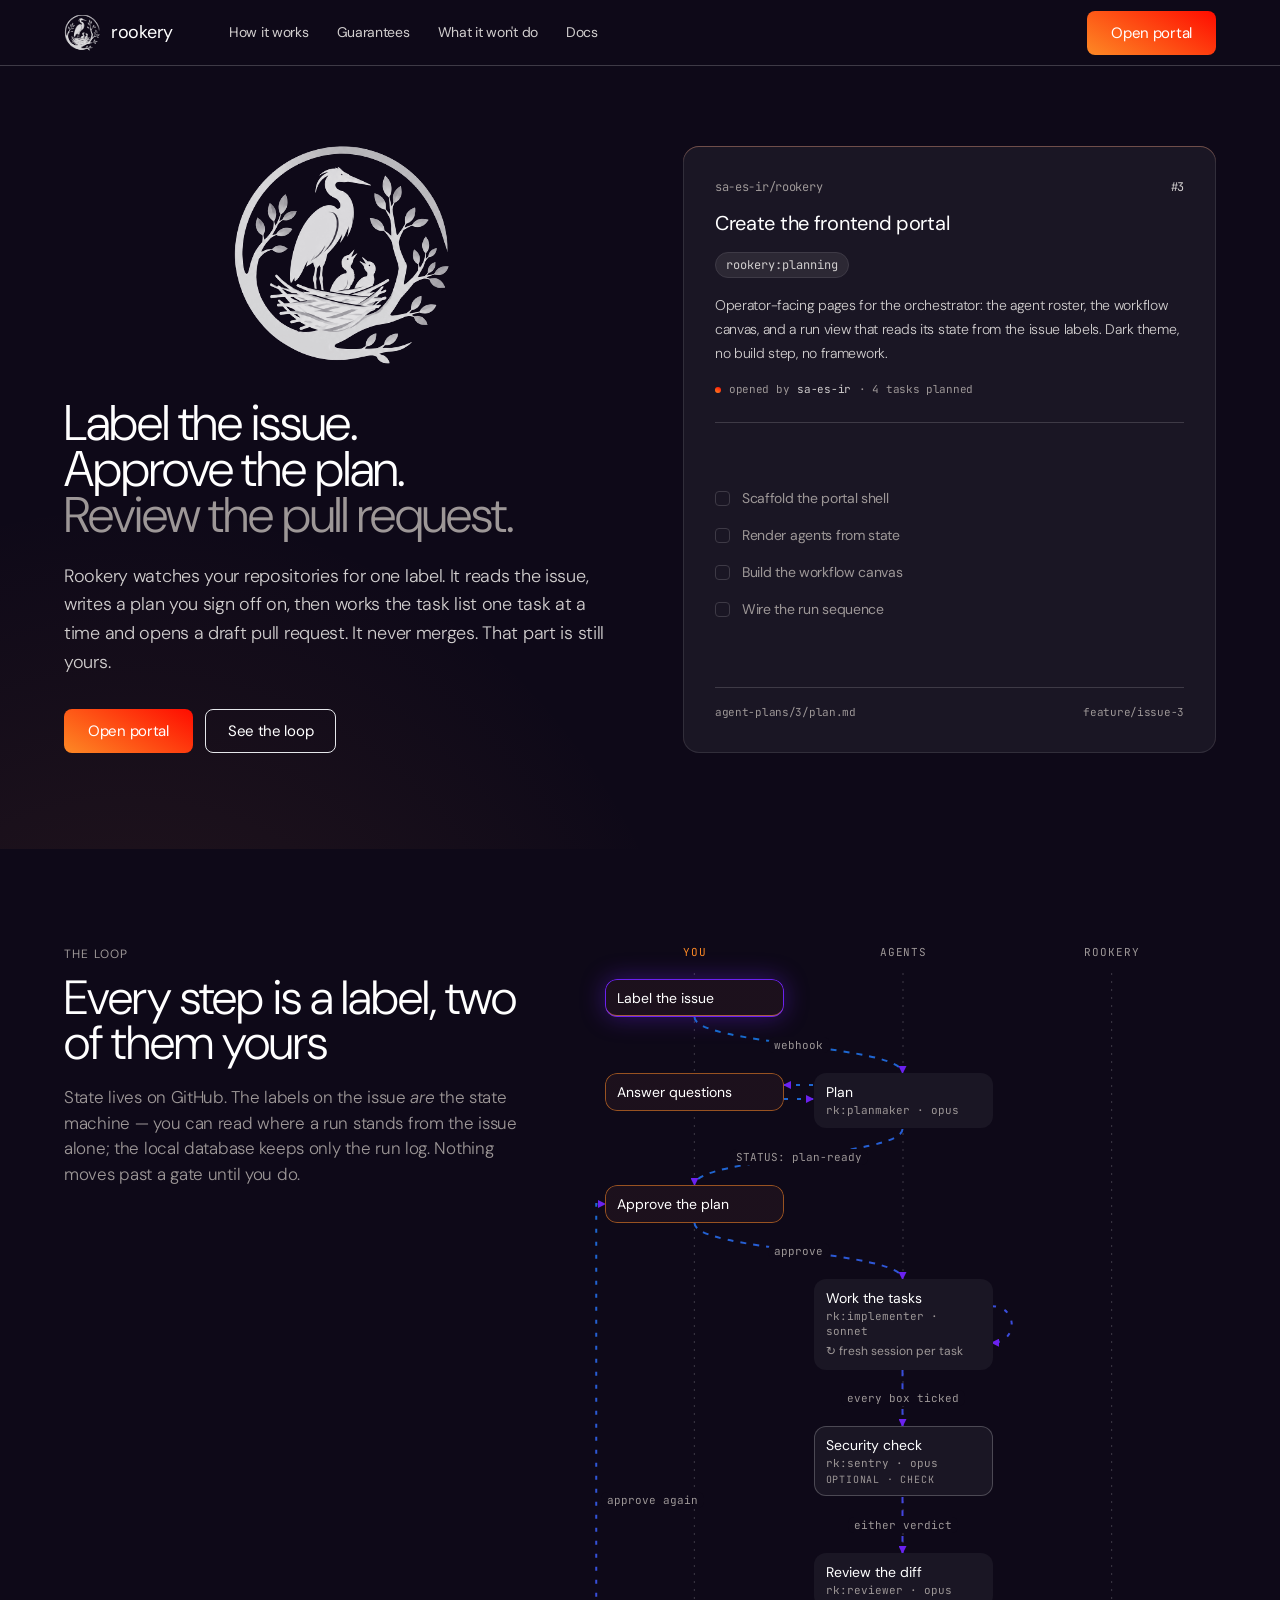
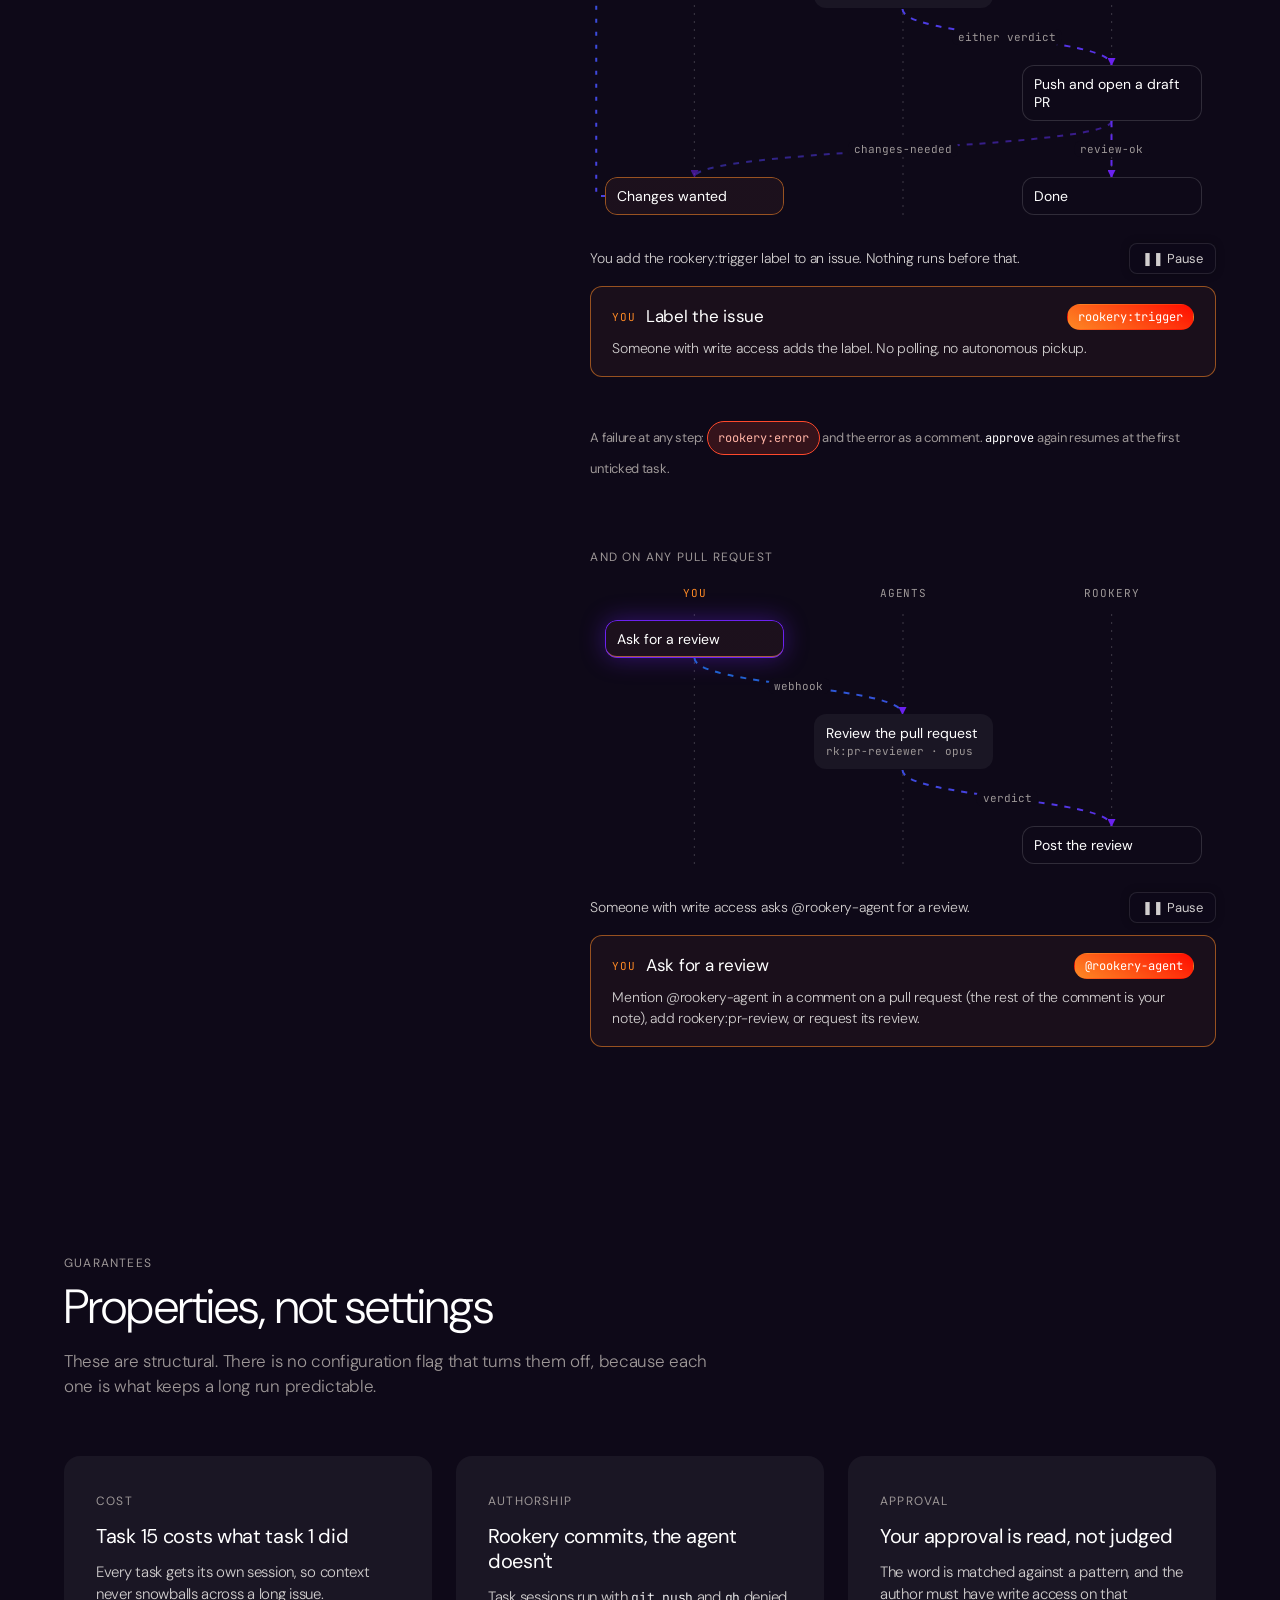
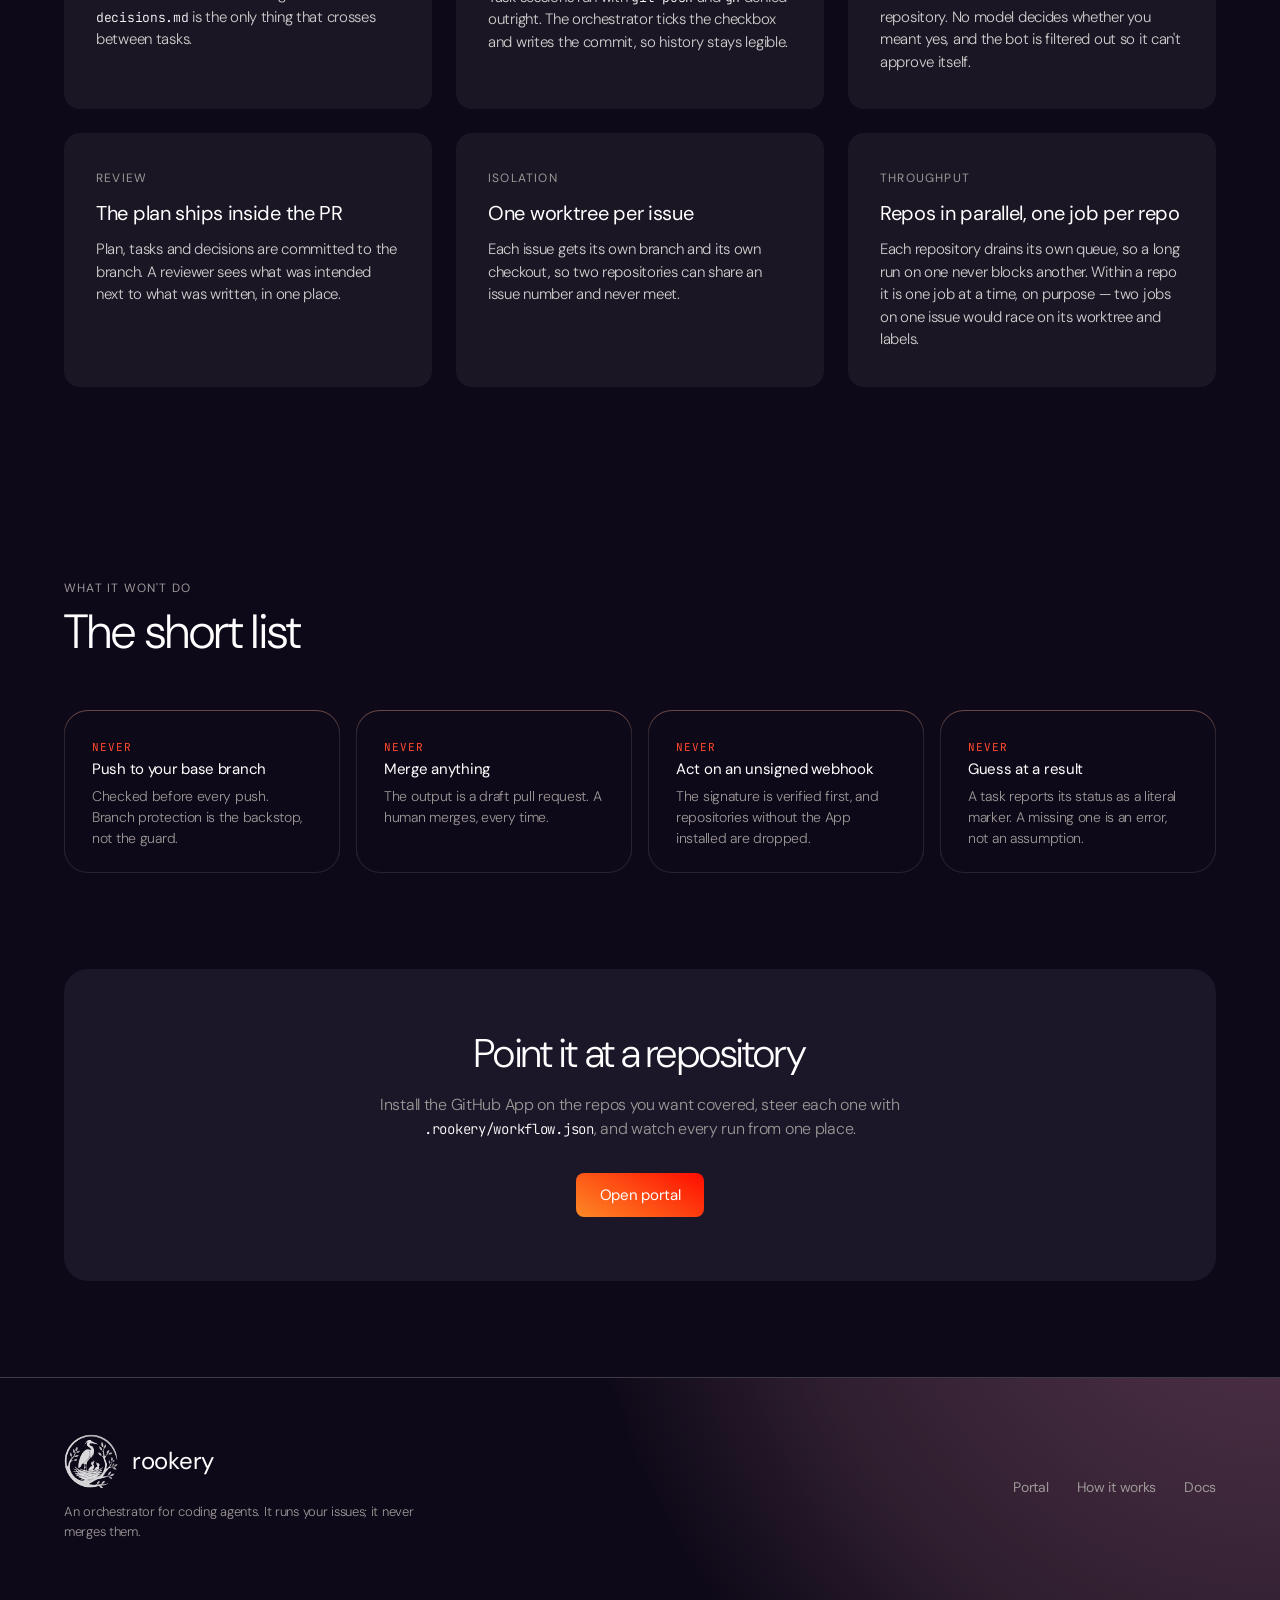
==== commit cd14d55e: "Review: check each finding's location, count first; scope-checker; landing pulse - render_review(wt=" ====
--- a/ui/index.html
+++ b/ui/index.html
@@ -42,7 +42,6 @@
 .hero h1 em{font-style:normal;color:var(--fog)}
 .hero .lede{margin-top:24px;font-size:18px;line-height:1.6;font-weight:300;color:var(--ash);max-width:46ch}
 .hero .actions{margin-top:32px;display:flex;flex-wrap:wrap;gap:12px}
-.hero .fine{margin-top:24px;font-size:13px;color:var(--fog);font-family:var(--mono);letter-spacing:0}
 
 /* signature: the live issue card */
 .issue{background:var(--surface);border-radius:16px;padding:32px;box-shadow:var(--inset);
@@ -70,6 +69,17 @@
 .issue .foot{margin-top:20px;padding-top:16px;border-top:1px solid var(--smoke);
   font-family:var(--mono);font-size:11px;color:var(--fog);display:flex;justify-content:space-between;gap:12px;flex-wrap:wrap}
 
+/* pulse: the instance's own totals from /api/pulse; hidden until they load */
+.pulse{padding:0 0 32px}
+.pulse .grid{margin-top:16px;display:grid;gap:16px;grid-template-columns:repeat(auto-fit,minmax(150px,1fr))}
+.pulse .tile{box-shadow:var(--inset);border-radius:24px;padding:24px 28px}
+.pulse .n{display:block;font-size:clamp(36px,4vw,48px);line-height:.94;letter-spacing:-.86px;font-weight:300;
+  color:#fff;font-variant-numeric:tabular-nums}
+.pulse .k{display:block;margin-top:12px;font-size:14px;color:var(--fog);font-weight:300}
+.pulse .kit{margin-top:24px;display:flex;flex-wrap:wrap;gap:8px 28px;font-family:var(--mono);font-size:13px;
+  letter-spacing:0;color:var(--fog)}
+.pulse .kit b{color:var(--ash);font-weight:400}
+
 /* sections */
 .sec{padding:96px 0}
 .sec-head{max-width:60ch;margin-bottom:56px}
@@ -103,6 +113,7 @@
 .close{background:var(--panel);border-radius:24px;padding:64px 48px;text-align:center;margin-bottom:96px}
 .close h2{font-size:clamp(28px,4vw,40px);line-height:1;letter-spacing:-.86px}
 .close p{margin:20px auto 32px;color:var(--fog);max-width:50ch;font-weight:300}
+.close code{font-family:var(--mono);font-size:14px;color:#fff}
 
 footer{border-top:1px solid var(--smoke);padding:56px 0 72px;position:relative}
 footer::before{content:"";position:absolute;inset:0;pointer-events:none;
@@ -156,7 +167,6 @@
       <a class="cta" href="portal.html">Open portal</a>
       <a class="ghost" href="#how">See the loop</a>
     </div>
-    <p class="fine">stdlib python · gh + claude on PATH · no database</p>
   </div>
 
   <article class="issue" aria-label="Example issue, running">
@@ -177,13 +187,30 @@
   </article>
 </div></section>
 
+<section class="pulse" id="pulse" aria-label="Rookery by the numbers" hidden><div class="wrap">
+  <div class="eyebrow">Live from this instance</div>
+  <div class="grid">
+    <div class="tile"><span class="n" data-k="merged">0</span><span class="k">pull requests merged</span></div>
+    <div class="tile"><span class="n" data-k="prs">0</span><span class="k">draft pull requests opened</span></div>
+    <div class="tile"><span class="n" data-k="reviews">0</span><span class="k">pull requests reviewed</span></div>
+    <div class="tile"><span class="n" data-k="tasks">0</span><span class="k">tasks completed</span></div>
+  </div>
+  <div class="kit">
+    <span><b data-k="issues">0</b> issues planned</span>
+    <span><b data-k="repos">0</b> repositories</span>
+    <span><b data-k="agents">0</b> agents</span>
+    <span><b data-k="skills">0</b> skills</span>
+    <span><b data-k="providers">0</b> model providers</span>
+  </div>
+</div></section>
+
 <section class="sec" id="how"><div class="wrap rail-grid">
   <div class="sec-head">
     <div class="eyebrow">The loop</div>
     <h2>Every step is a label, two of them yours</h2>
-    <p>State lives on GitHub, not in a database here. The labels on the issue
-      <em>are</em> the state machine — you can read where a run stands from the issue
-      alone. Nothing moves past a gate until you do.</p>
+    <p>State lives on GitHub. The labels on the issue <em>are</em> the state machine — you
+      can read where a run stands from the issue alone; the local database keeps only the run
+      log. Nothing moves past a gate until you do.</p>
   </div>
   <div>
     <div id="loop"></div>
@@ -202,7 +229,7 @@
   </div>
   <div class="cards">
     <div class="card"><div class="eyebrow">Cost</div>
-      <h3>Issue 300 costs what issue 3 did</h3>
+      <h3>Task 15 costs what task 1 did</h3>
       <p>Every task gets its own session, so context never snowballs across a long issue.
         <code>decisions.md</code> is the only thing that crosses between tasks.</p></div>
     <div class="card"><div class="eyebrow">Authorship</div>
@@ -240,7 +267,7 @@
     <div><span class="no">never</span><b>Merge anything</b>
       <p>The output is a draft pull request. A human merges, every time.</p></div>
     <div><span class="no">never</span><b>Act on an unsigned webhook</b>
-      <p>The signature is verified first, and repositories you haven't configured are dropped.</p></div>
+      <p>The signature is verified first, and repositories without the App installed are dropped.</p></div>
     <div><span class="no">never</span><b>Guess at a result</b>
       <p>A task reports its status as a literal marker. A missing one is an error, not an assumption.</p></div>
   </div>
@@ -248,8 +275,8 @@
 
 <div class="wrap"><section class="close">
   <h2>Point it at a repository</h2>
-  <p>Configure the repos you want covered, invite the agents you trust, and watch the queue
-    from one place.</p>
+  <p>Install the GitHub App on the repos you want covered, steer each one with
+    <code>.rookery/workflow.json</code>, and watch every run from one place.</p>
   <a class="cta" href="portal.html">Open portal</a>
 </section></div>
 
@@ -310,4 +337,22 @@
 
 if (still){ show(PHASES[5]); items.forEach(li => li.className = 'done'); }
 else loop();
+
+// The pulse band: no numbers (a static host, a failed call) means no band, never zeros we made up.
+fetch('/api/pulse').then(r => r.ok ? r.json() : Promise.reject()).then(p => {
+  const band = document.getElementById('pulse');
+  band.querySelectorAll('[data-k]').forEach(el => {
+    const v = p[el.dataset.k];
+    if (v == null) { el.closest('.tile, span').remove(); return; }   // e.g. GitHub search down: drop the tile
+    if (still) { el.textContent = v.toLocaleString(); return; }
+    const t0 = performance.now();
+    const tick = t => {
+      const f = Math.min(1, (t - t0) / 1200);
+      el.textContent = Math.round(v * (1 - (1 - f) ** 3)).toLocaleString();
+      if (f < 1) requestAnimationFrame(tick);
+    };
+    requestAnimationFrame(tick);
+  });
+  band.hidden = false;
+}).catch(() => {});
 </script>
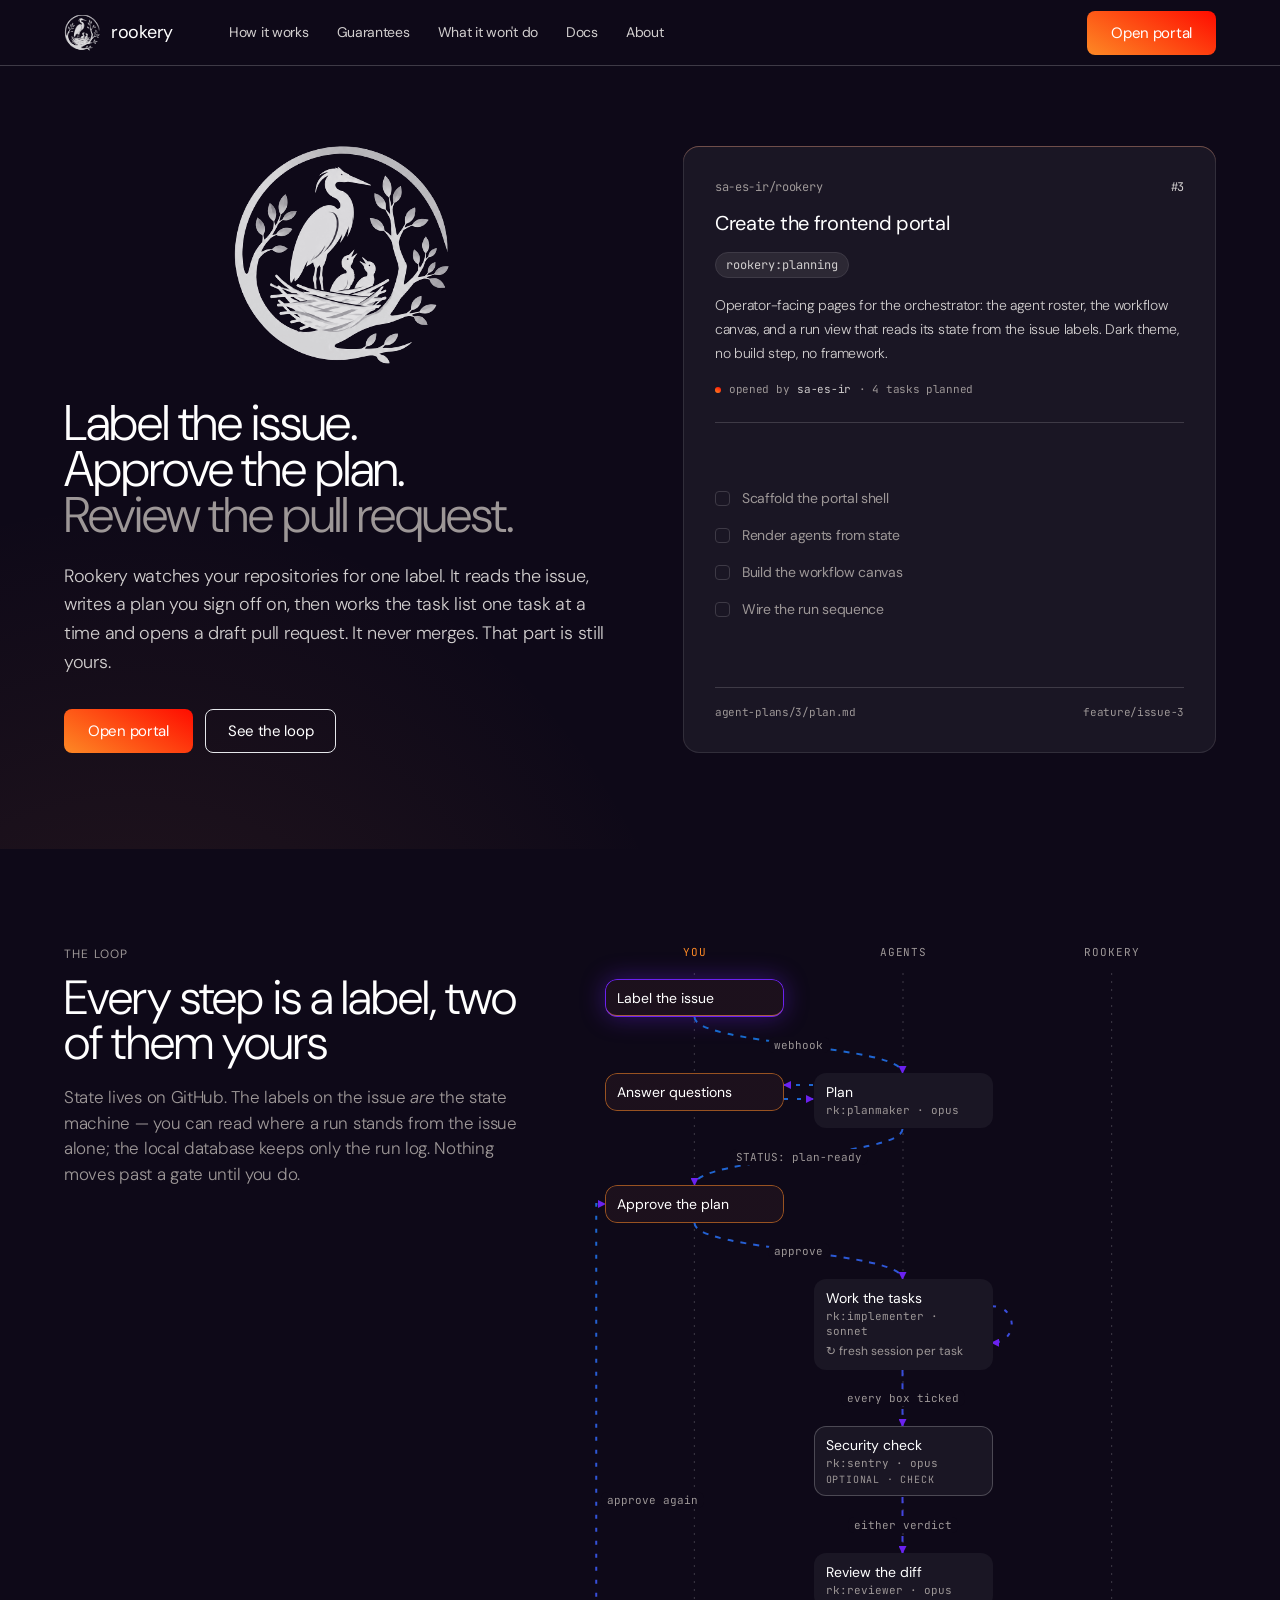
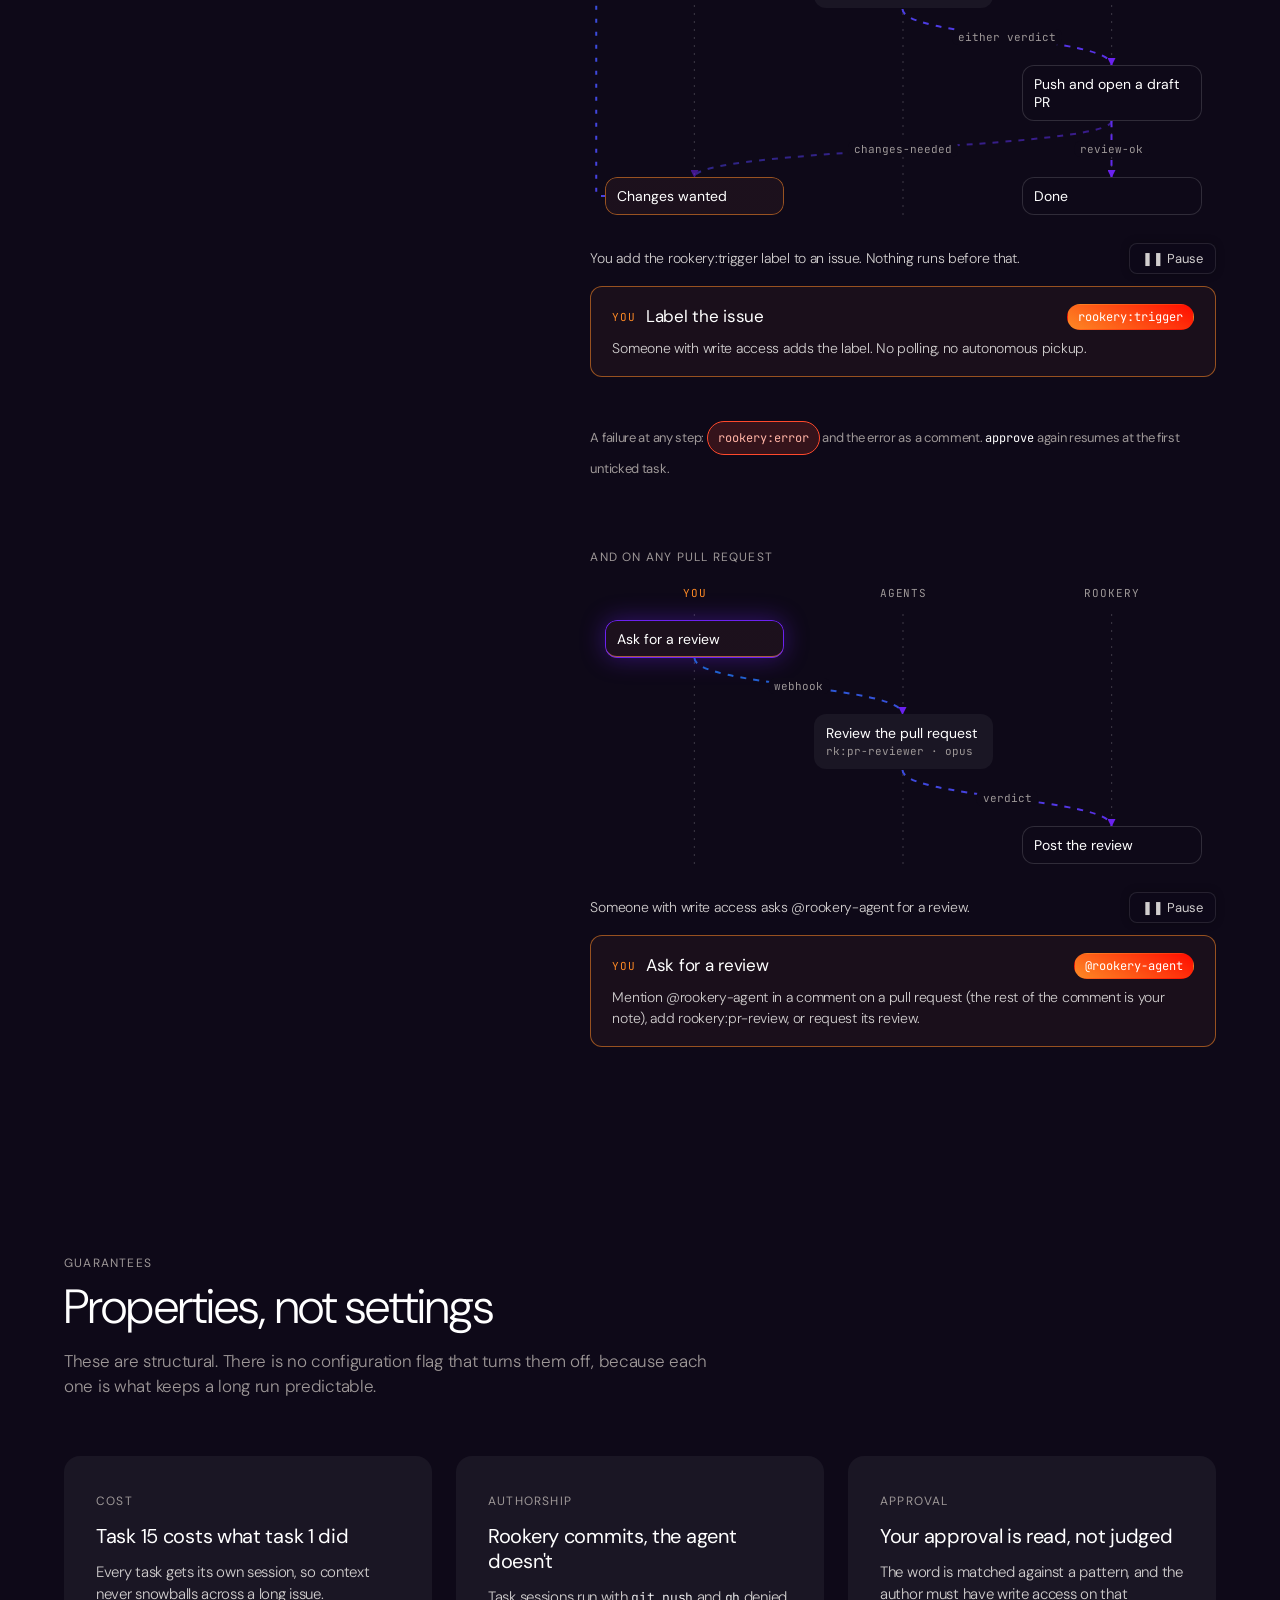
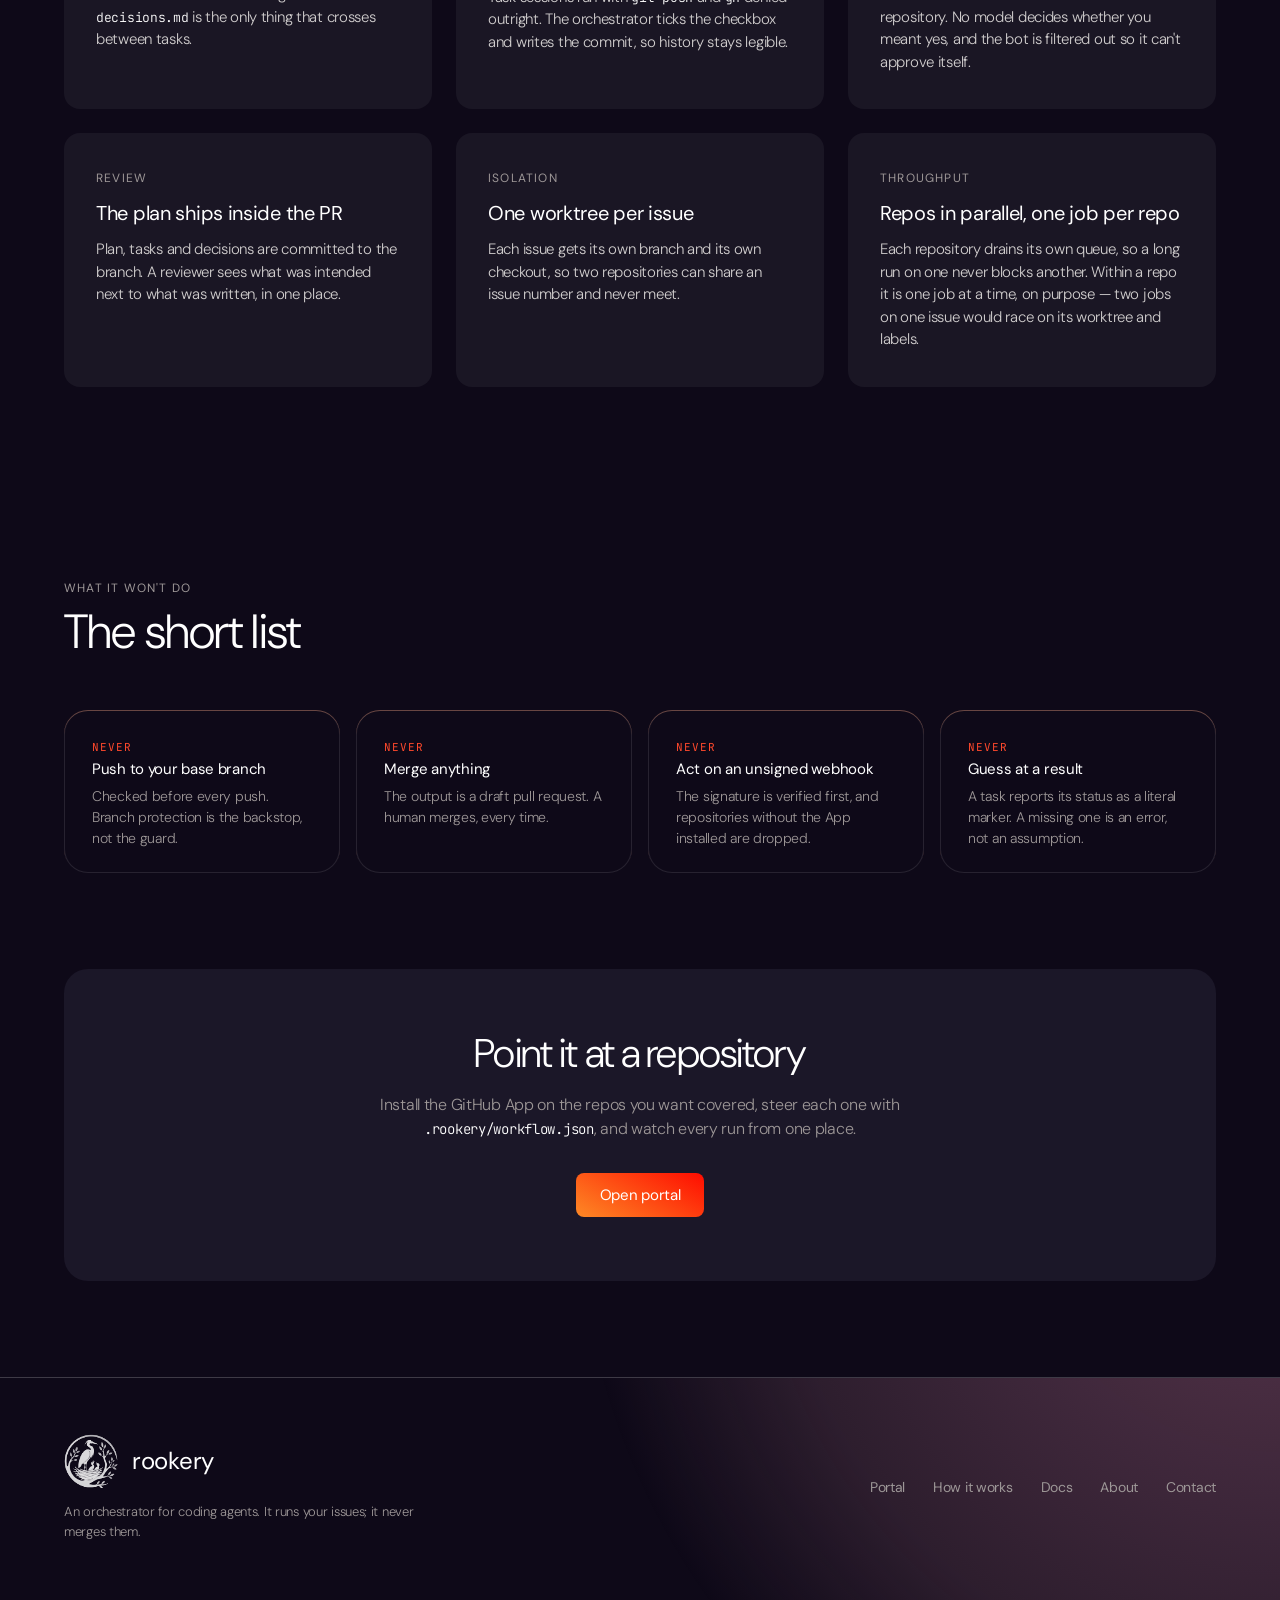
==== commit 848121b0: "add about us" ====
--- a/ui/index.html
+++ b/ui/index.html
@@ -147,6 +147,7 @@
     <a href="#invariants">Guarantees</a>
     <a href="#refusals">What it won't do</a>
     <a href="docs.html">Docs</a>
+    <a href="about.html">About</a>
   </nav>
   <div class="right">
     <a class="frost" href="https://github.com/sa-es-ir/rookery" hidden>GitHub</a>
@@ -289,6 +290,8 @@
     <a href="portal.html">Portal</a>
     <a href="#how">How it works</a>
     <a href="docs.html">Docs</a>
+    <a href="about.html">About</a>
+    <a href="about.html#contact">Contact</a>
     <a href="https://github.com/sa-es-ir/rookery" hidden>Source</a>
   </div>
 </div></footer>
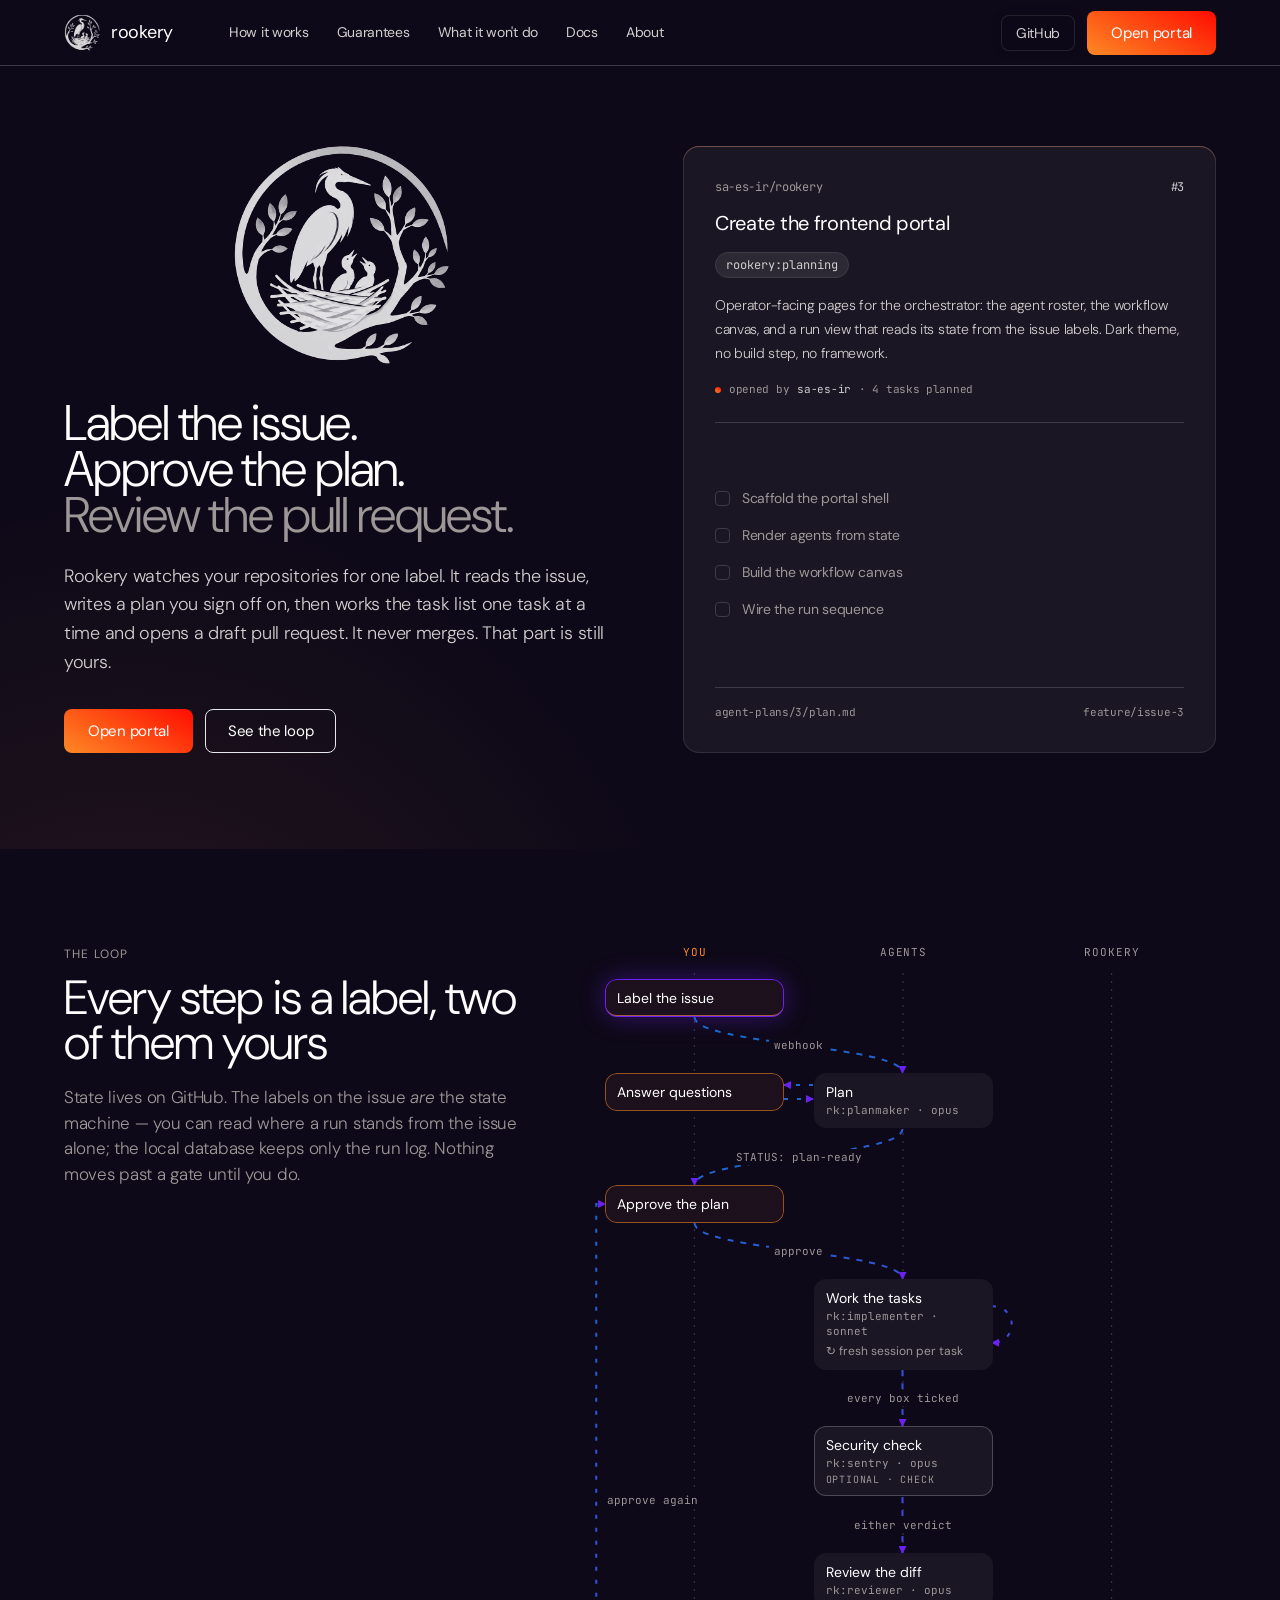
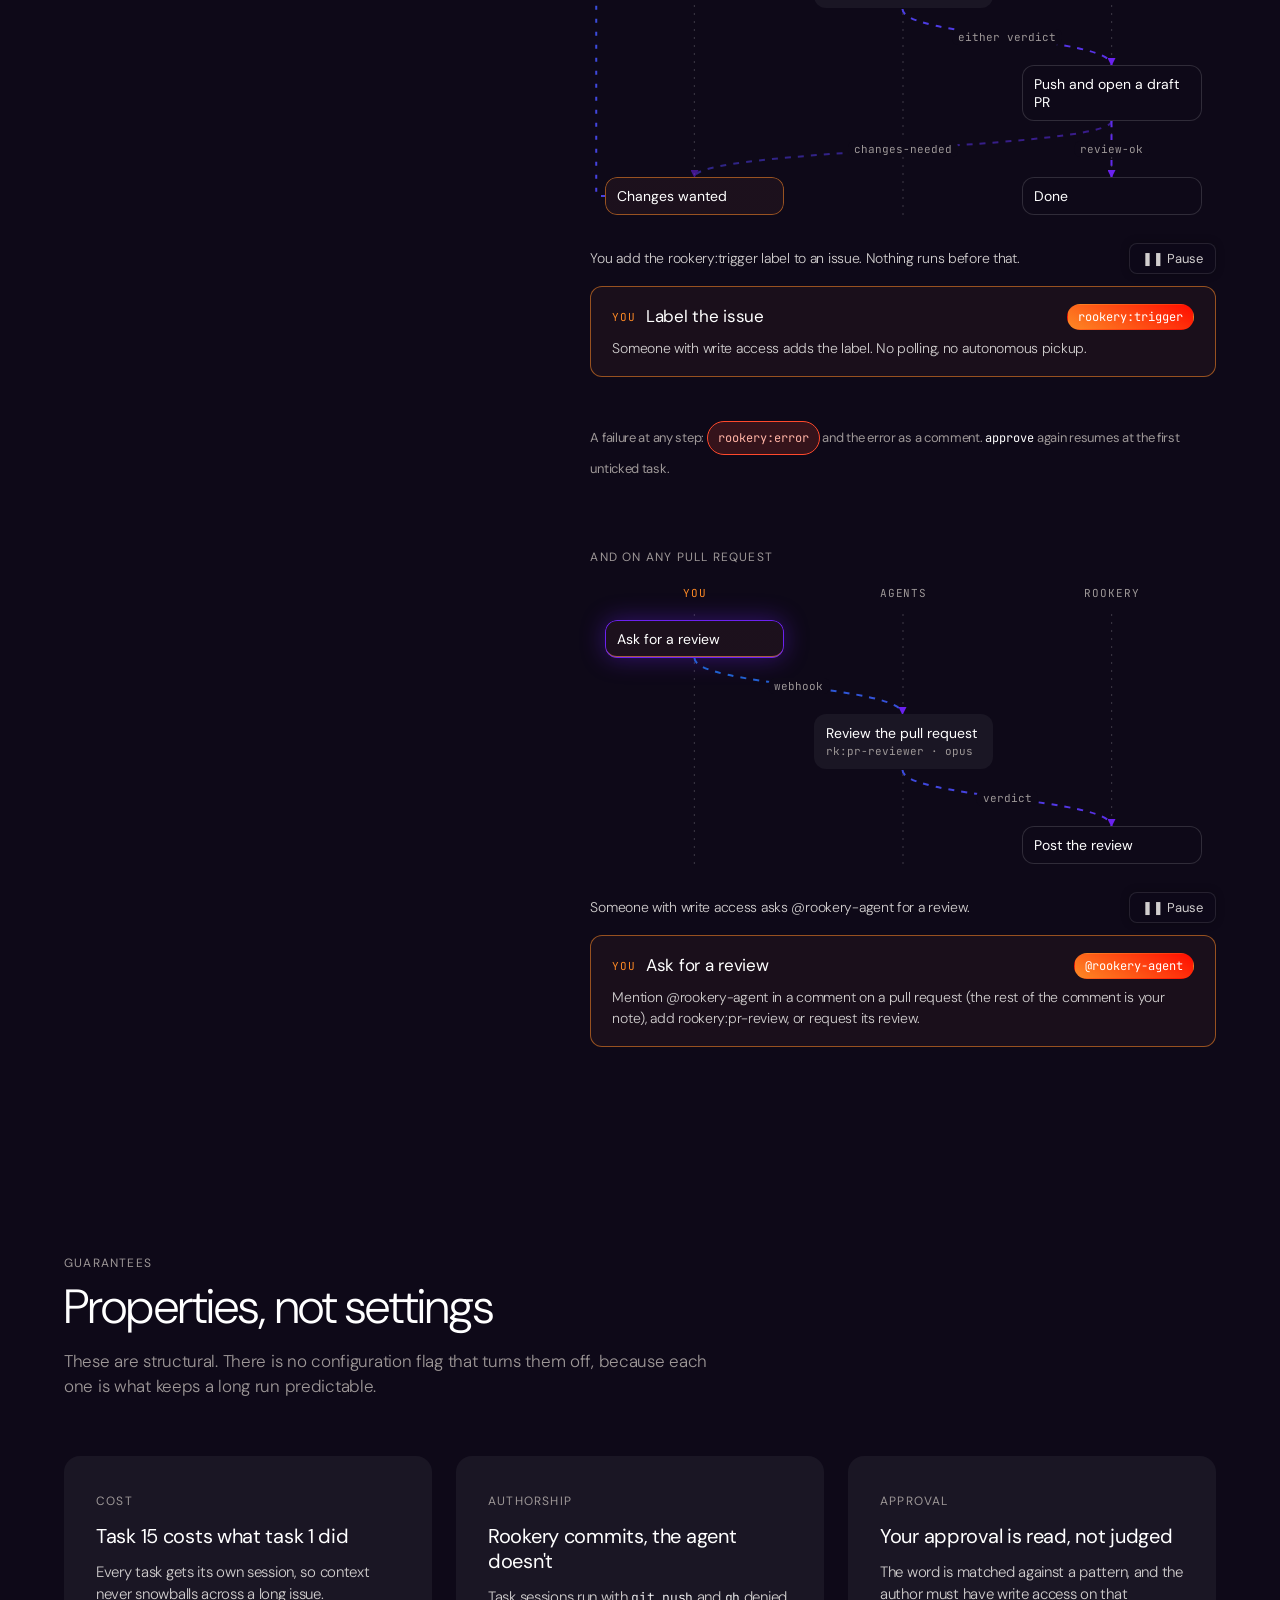
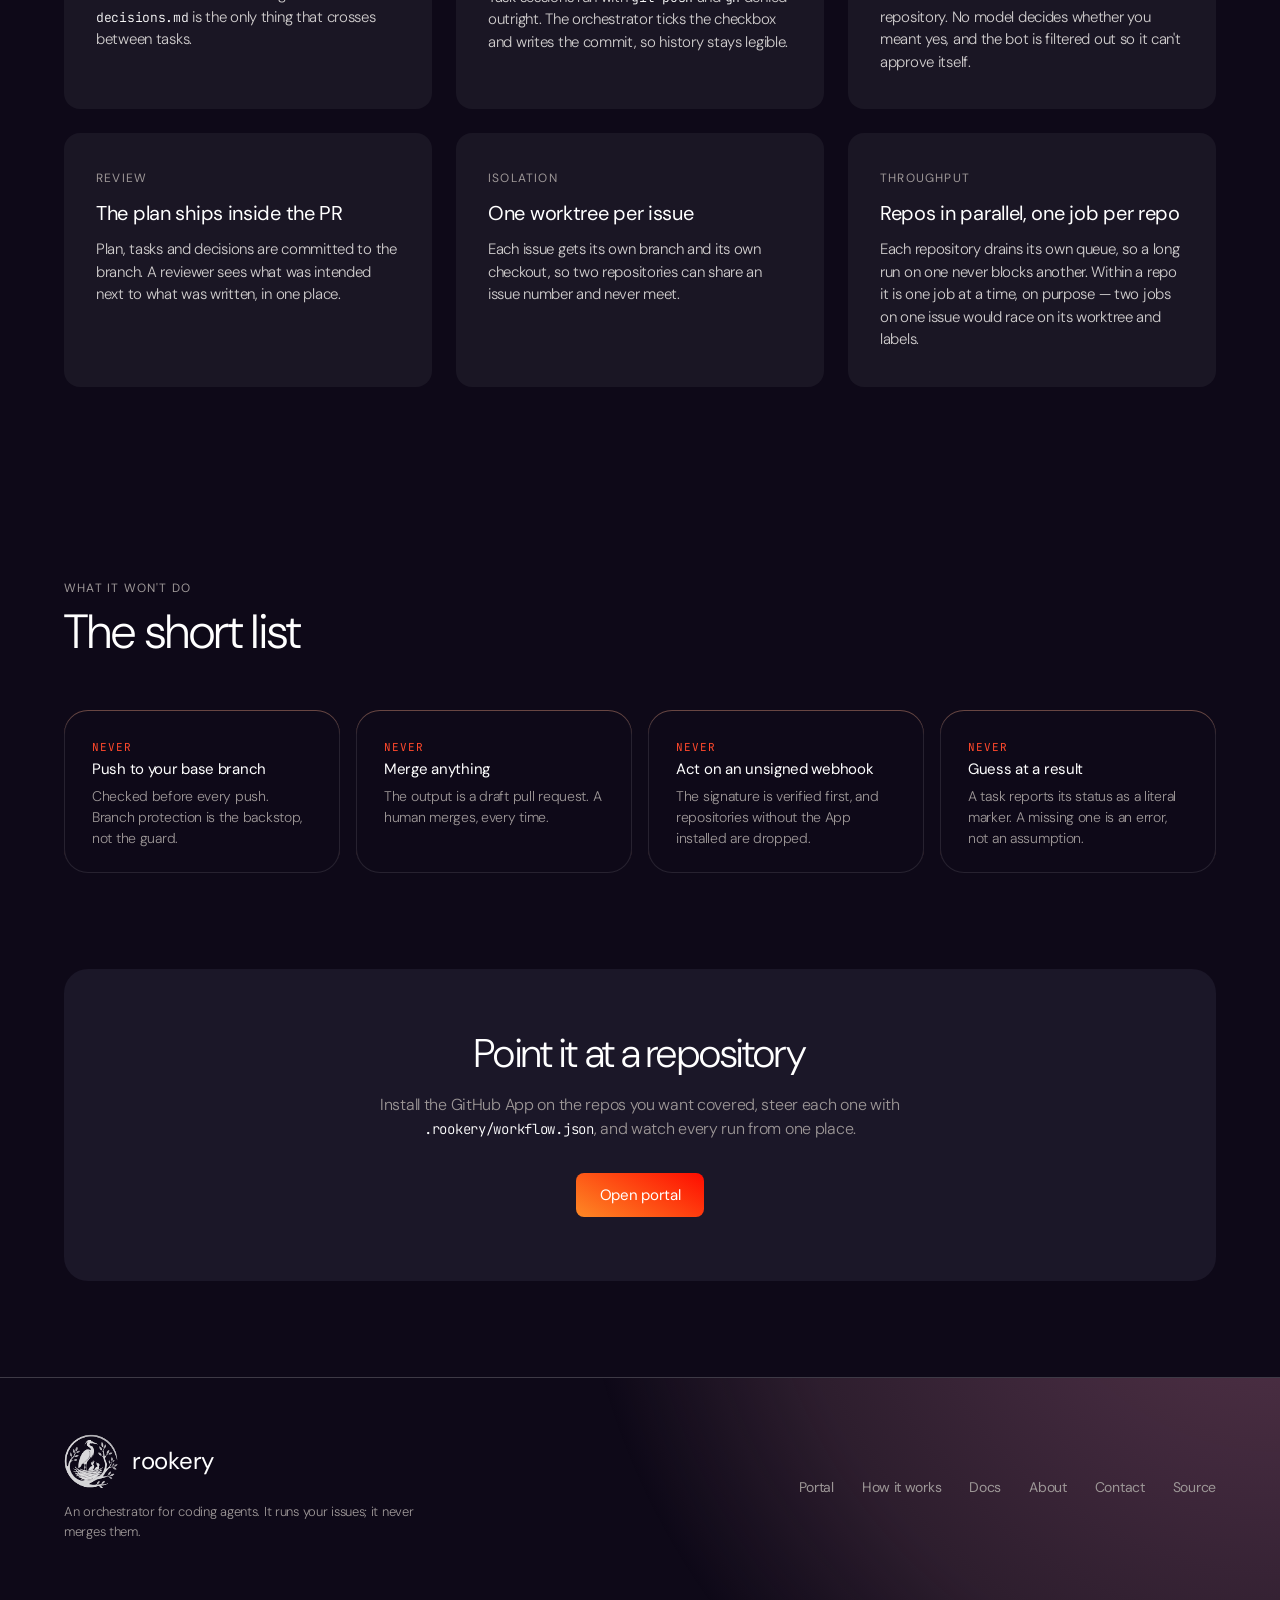
==== commit 47f996f5: "Show the GitHub link on the site pages The repo is public now: unhide the header and footer links on" ====
--- a/ui/index.html
+++ b/ui/index.html
@@ -150,7 +150,7 @@
     <a href="about.html">About</a>
   </nav>
   <div class="right">
-    <a class="frost" href="https://github.com/sa-es-ir/rookery" hidden>GitHub</a>
+    <a class="frost" href="https://github.com/sa-es-ir/rookery">GitHub</a>
     <a class="cta" href="portal.html">Open portal</a>
   </div>
 </div></header>
@@ -292,7 +292,7 @@
     <a href="docs.html">Docs</a>
     <a href="about.html">About</a>
     <a href="about.html#contact">Contact</a>
-    <a href="https://github.com/sa-es-ir/rookery" hidden>Source</a>
+    <a href="https://github.com/sa-es-ir/rookery">Source</a>
   </div>
 </div></footer>
 
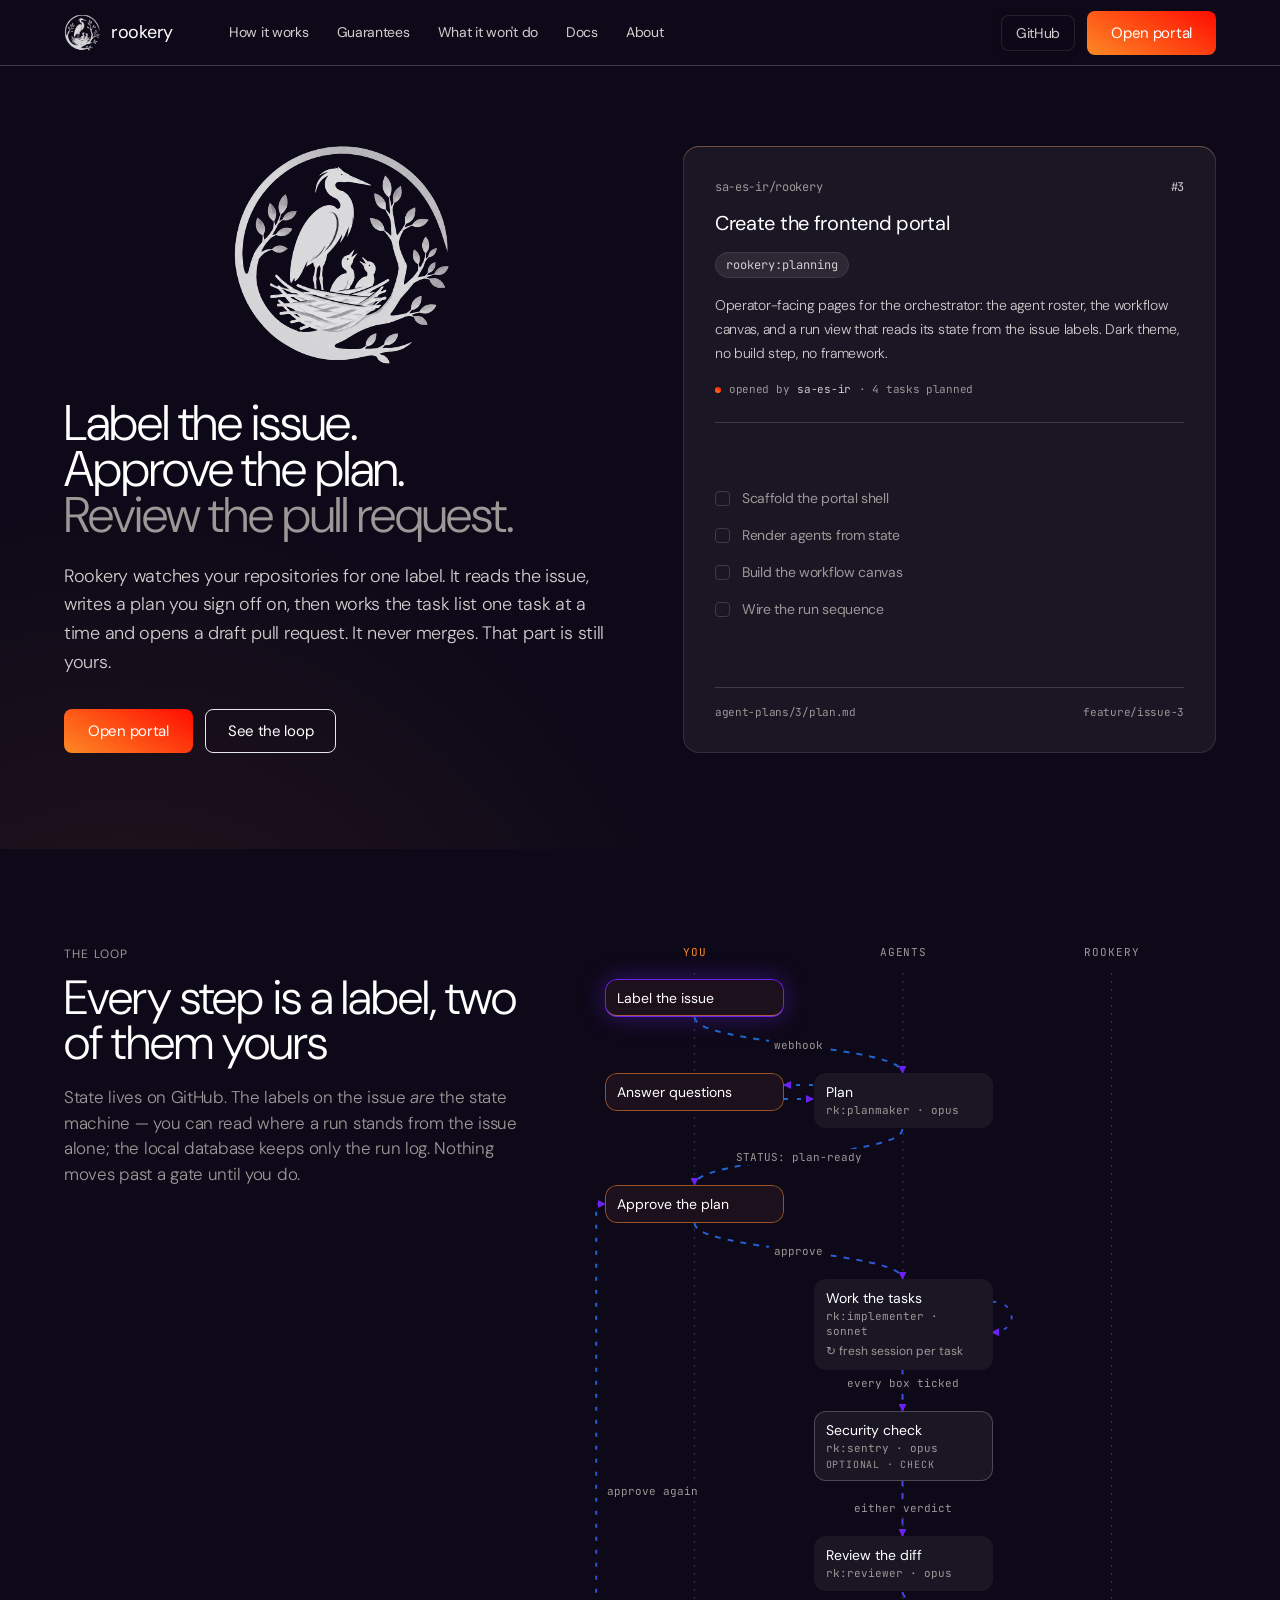
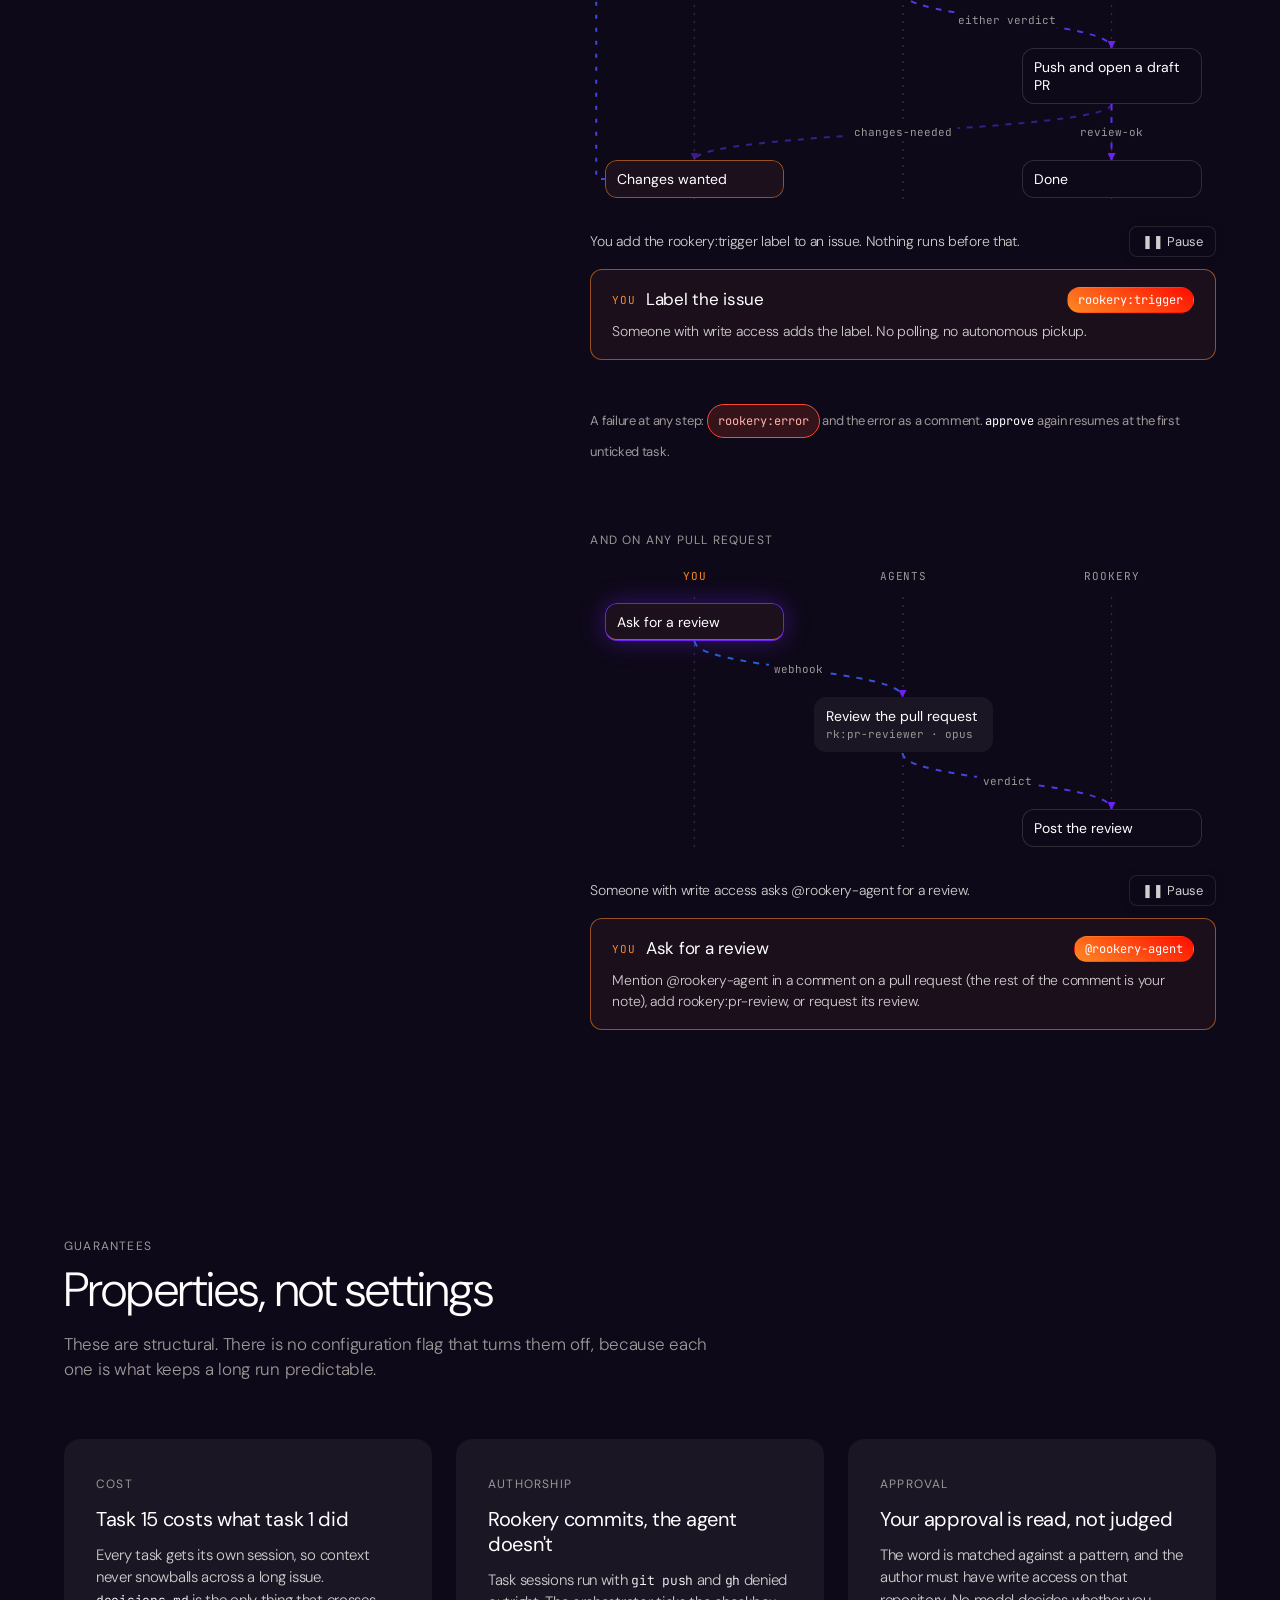
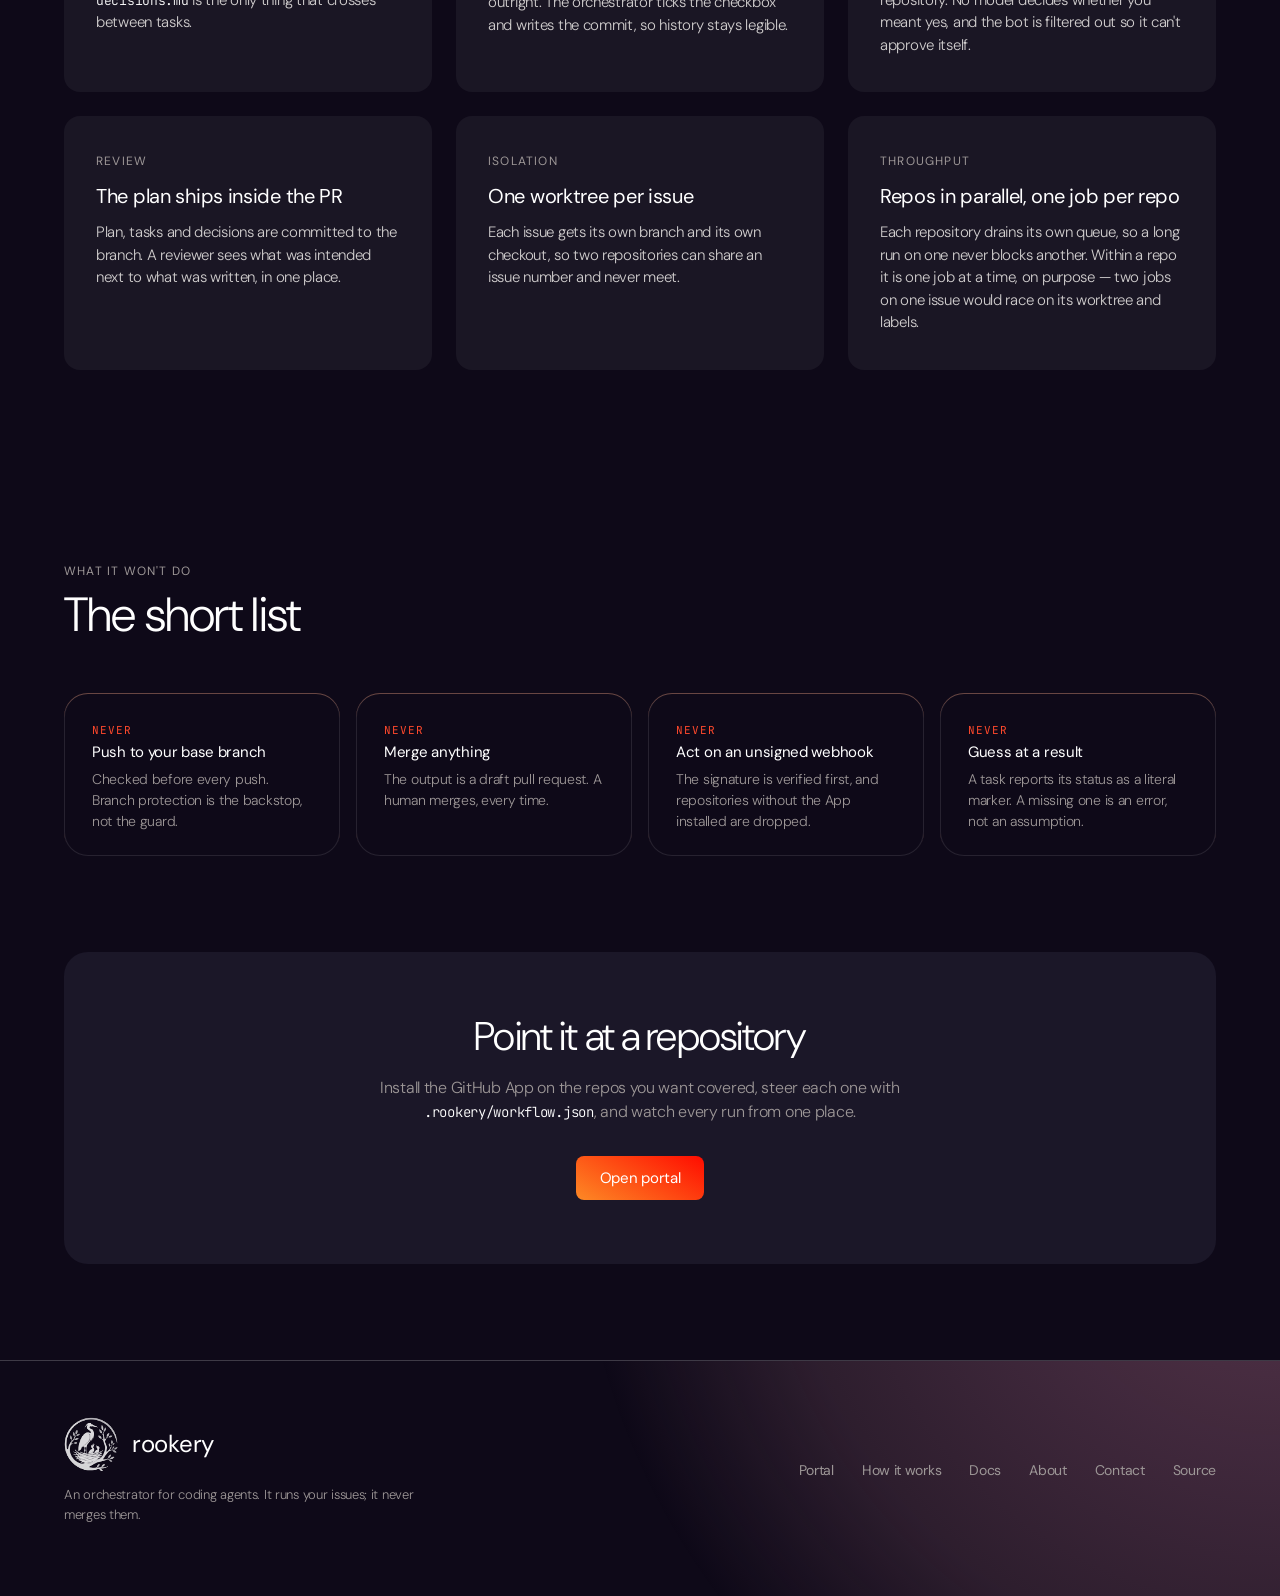
==== commit 1963926e: "Add social preview image and Open Graph tags X and other sites show a link preview only when the pag" ====
--- a/ui/index.html
+++ b/ui/index.html
@@ -4,6 +4,16 @@
 <meta name="viewport" content="width=device-width,initial-scale=1">
 <title>Rookery — agents that work your issue queue</title>
 <meta name="description" content="Label a GitHub issue. Rookery plans it, waits for your approval, works through the tasks one at a time, and opens a draft pull request.">
+<meta property="og:type" content="website">
+<meta property="og:site_name" content="Rookery">
+<meta property="og:url" content="https://rookery.run/">
+<meta property="og:title" content="Rookery — agents that work your issue queue">
+<meta property="og:description" content="Label a GitHub issue. Rookery plans it, waits for your approval, works through the tasks one at a time, and opens a draft pull request.">
+<meta property="og:image" content="https://rookery.run/og.png">
+<meta property="og:image:width" content="1200">
+<meta property="og:image:height" content="630">
+<meta property="og:image:alt" content="Rookery: label the issue, approve the plan, review the pull request.">
+<meta name="twitter:card" content="summary_large_image">
 <link rel="preconnect" href="https://fonts.googleapis.com">
 <link rel="preconnect" href="https://fonts.gstatic.com" crossorigin>
 <link href="https://fonts.googleapis.com/css2?family=Cormorant+Garamond:wght@300;400&family=DM+Sans:wght@300;400;500&family=JetBrains+Mono:wght@400;500&display=swap" rel="stylesheet">
